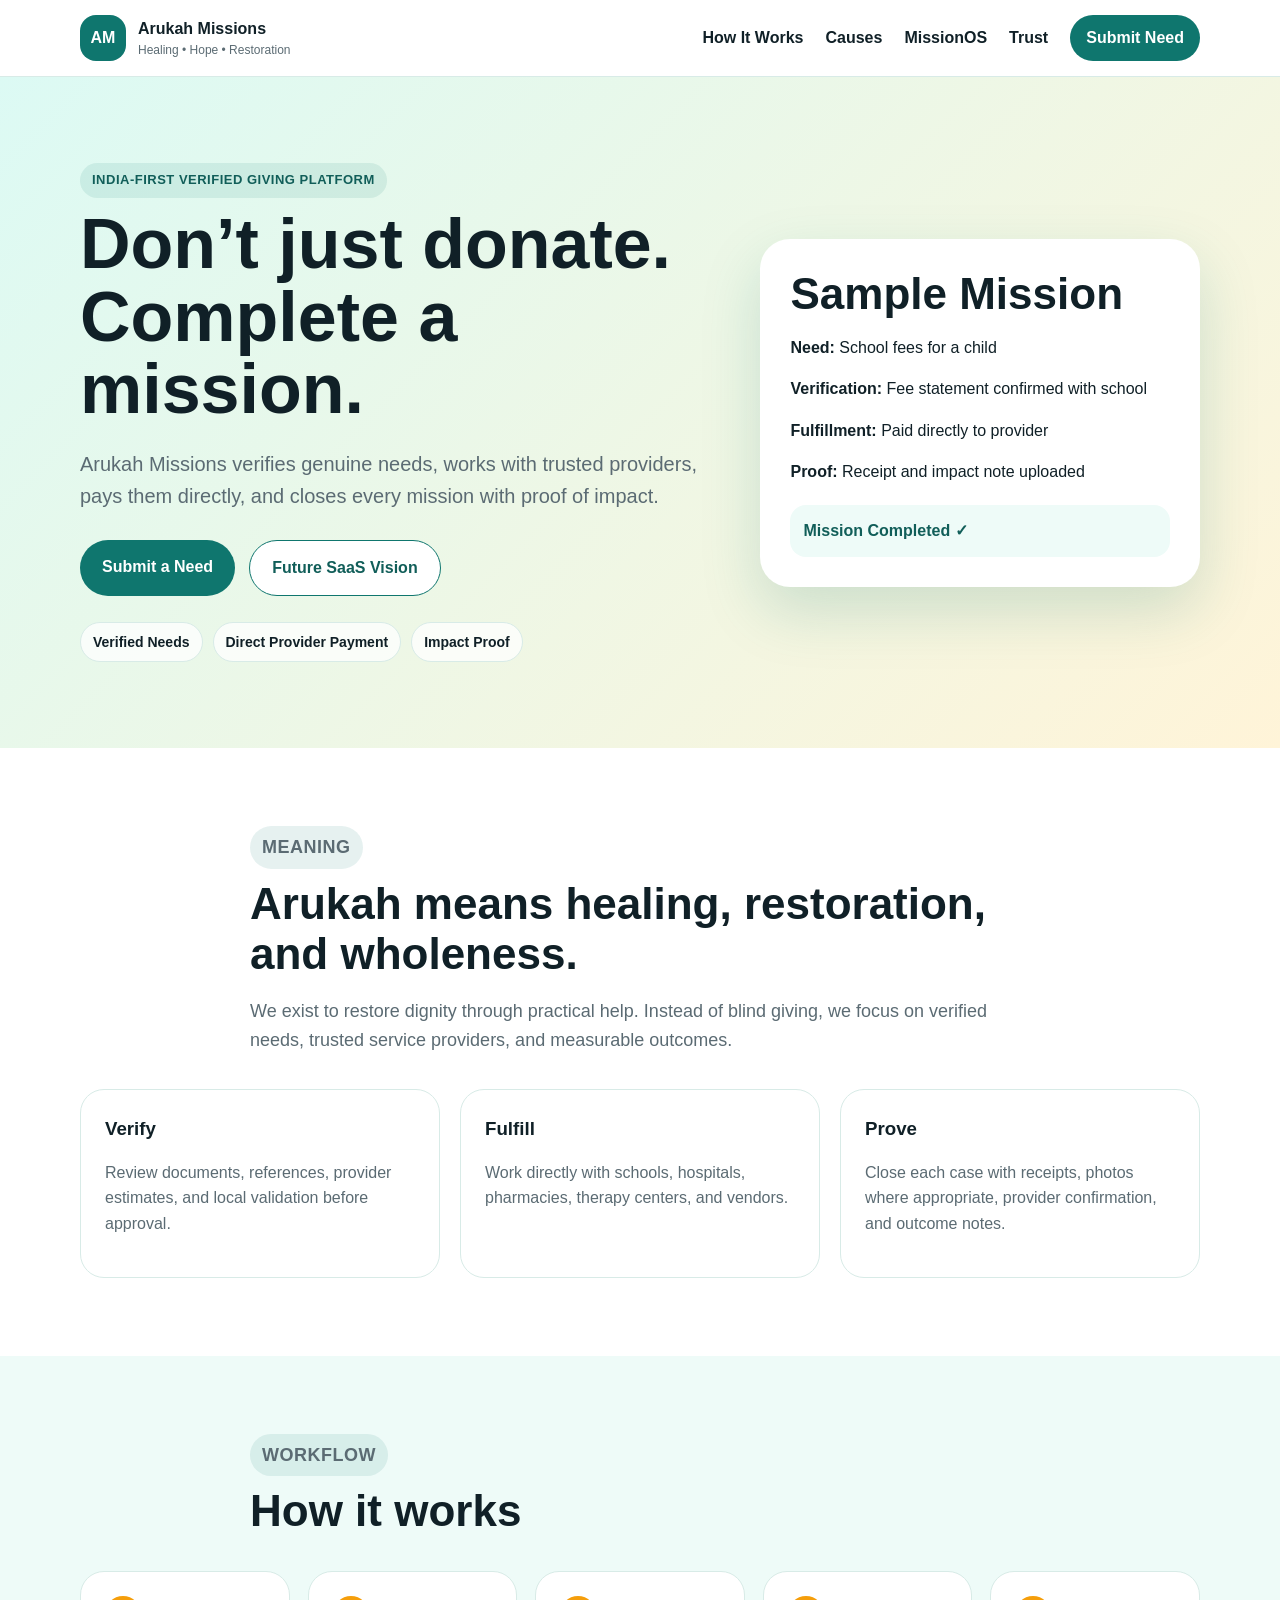
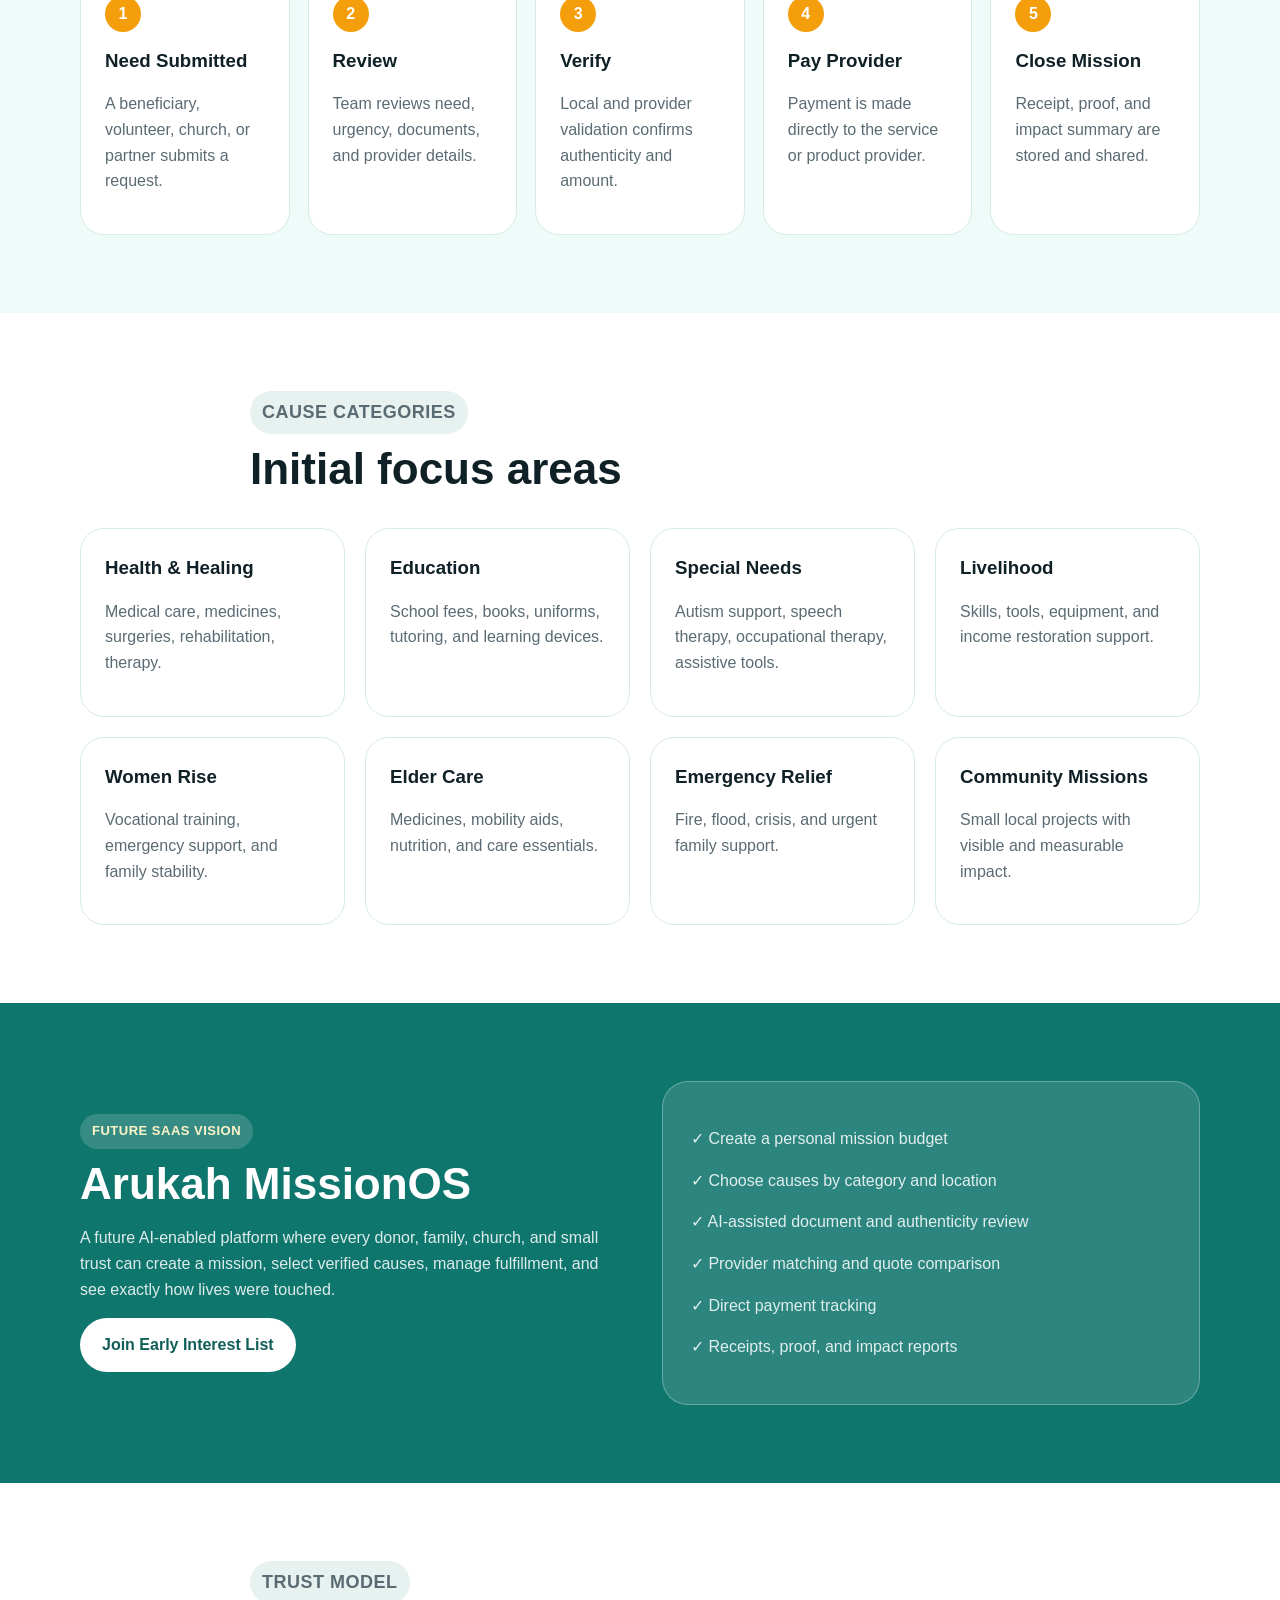
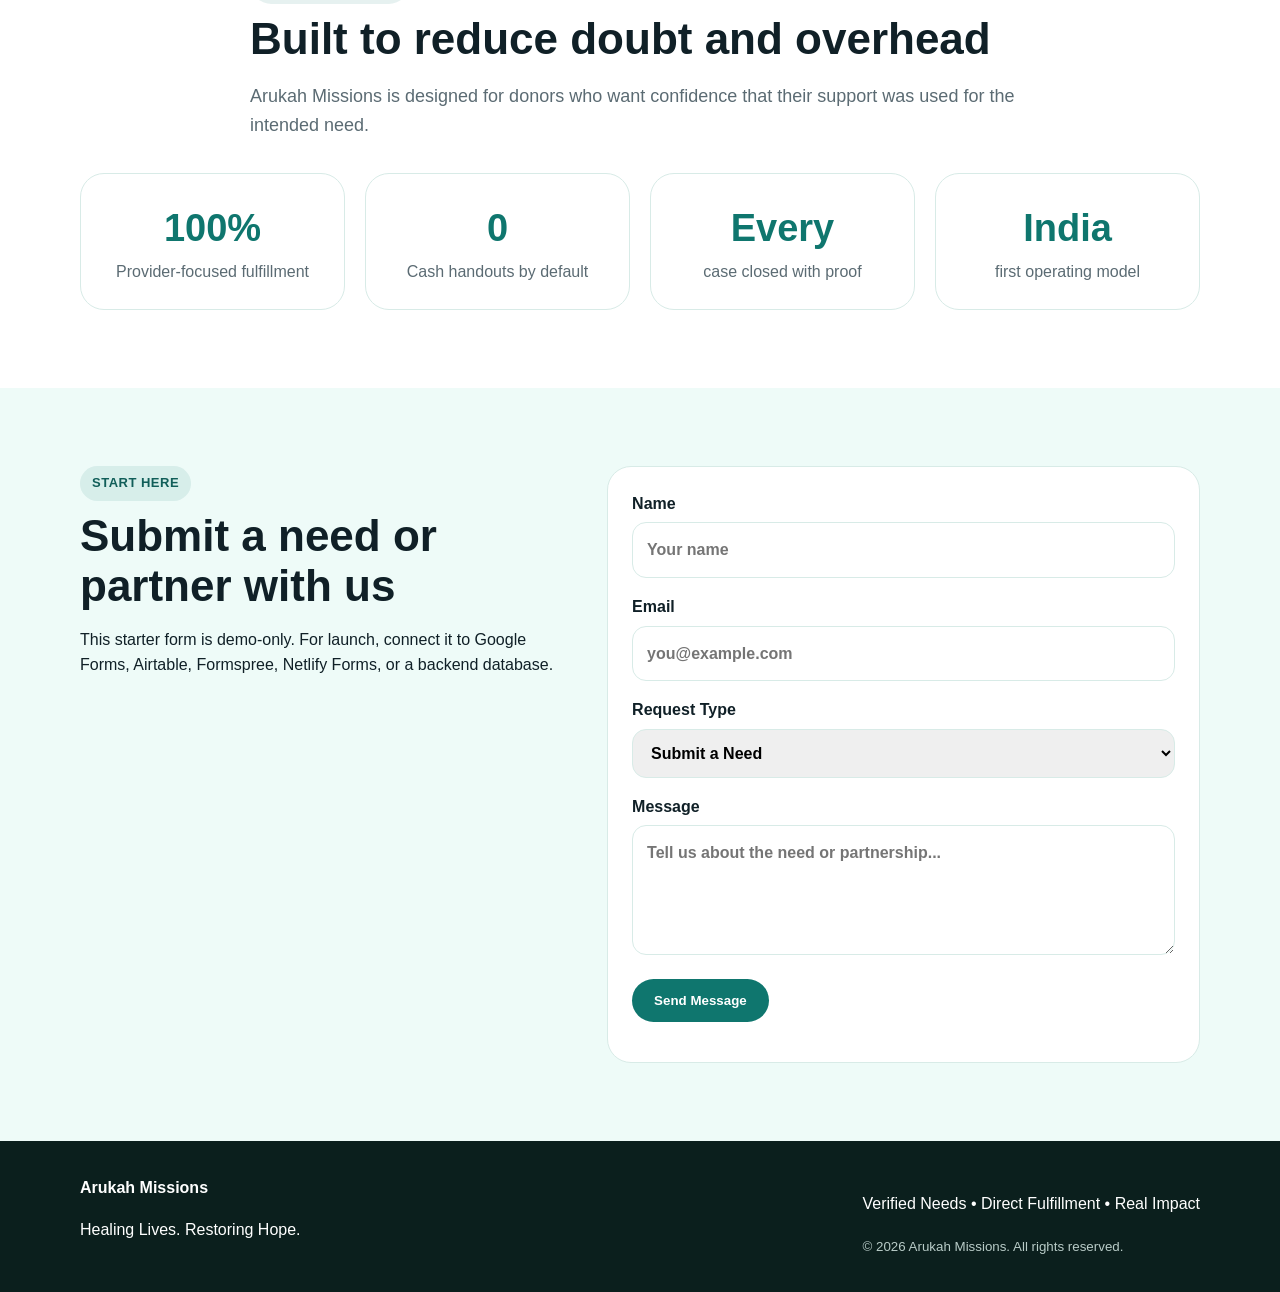
==== index.html @ d5d2e6f2 "Add files via upload Version 1" ====
<!DOCTYPE html>
<html lang="en">
<head>
  <meta charset="UTF-8" />
  <meta name="viewport" content="width=device-width, initial-scale=1.0" />
  <title>Arukah Missions | Verified Giving. Real Impact.</title>
  <meta name="description" content="Arukah Missions helps donors verify genuine needs, work with trusted providers, and complete missions with transparent impact proof." />
  <link rel="stylesheet" href="./styles.css" />
</head>
<body>
  <header class="header">
    <nav class="nav">
      <a class="brand" href="#home">
        <span class="logo">AM</span>
        <span>
          <strong>Arukah Missions</strong>
          <small>Healing • Hope • Restoration</small>
        </span>
      </a>
      <button class="menu" id="menuButton" aria-label="Open menu">☰</button>
      <div class="links" id="navLinks">
        <a href="#how">How It Works</a>
        <a href="#causes">Causes</a>
        <a href="#missionos">MissionOS</a>
        <a href="#trust">Trust</a>
        <a class="button small" href="#contact">Submit Need</a>
      </div>
    </nav>
  </header>

  <main id="home">
    <section class="hero">
      <div class="container hero-grid">
        <div>
          <p class="pill">India-first verified giving platform</p>
          <h1>Don’t just donate. Complete a mission.</h1>
          <p class="lead">
            Arukah Missions verifies genuine needs, works with trusted providers,
            pays them directly, and closes every mission with proof of impact.
          </p>
          <div class="actions">
            <a class="button" href="#contact">Submit a Need</a>
            <a class="button secondary" href="#missionos">Future SaaS Vision</a>
          </div>
          <div class="badges">
            <span>Verified Needs</span>
            <span>Direct Provider Payment</span>
            <span>Impact Proof</span>
          </div>
        </div>

        <aside class="mission-card">
          <h2>Sample Mission</h2>
          <p><b>Need:</b> School fees for a child</p>
          <p><b>Verification:</b> Fee statement confirmed with school</p>
          <p><b>Fulfillment:</b> Paid directly to provider</p>
          <p><b>Proof:</b> Receipt and impact note uploaded</p>
          <div class="complete">Mission Completed ✓</div>
        </aside>
      </div>
    </section>

    <section class="section">
      <div class="container intro">
        <p class="pill">Meaning</p>
        <h2>Arukah means healing, restoration, and wholeness.</h2>
        <p>
          We exist to restore dignity through practical help. Instead of blind giving,
          we focus on verified needs, trusted service providers, and measurable outcomes.
        </p>
      </div>

      <div class="container cards three">
        <article class="card">
          <h3>Verify</h3>
          <p>Review documents, references, provider estimates, and local validation before approval.</p>
        </article>
        <article class="card">
          <h3>Fulfill</h3>
          <p>Work directly with schools, hospitals, pharmacies, therapy centers, and vendors.</p>
        </article>
        <article class="card">
          <h3>Prove</h3>
          <p>Close each case with receipts, photos where appropriate, provider confirmation, and outcome notes.</p>
        </article>
      </div>
    </section>

    <section class="section soft" id="how">
      <div class="container intro">
        <p class="pill">Workflow</p>
        <h2>How it works</h2>
      </div>
      <div class="container steps">
        <div><span>1</span><h3>Need Submitted</h3><p>A beneficiary, volunteer, church, or partner submits a request.</p></div>
        <div><span>2</span><h3>Review</h3><p>Team reviews need, urgency, documents, and provider details.</p></div>
        <div><span>3</span><h3>Verify</h3><p>Local and provider validation confirms authenticity and amount.</p></div>
        <div><span>4</span><h3>Pay Provider</h3><p>Payment is made directly to the service or product provider.</p></div>
        <div><span>5</span><h3>Close Mission</h3><p>Receipt, proof, and impact summary are stored and shared.</p></div>
      </div>
    </section>

    <section class="section" id="causes">
      <div class="container intro">
        <p class="pill">Cause Categories</p>
        <h2>Initial focus areas</h2>
      </div>
      <div class="container cards four">
        <article class="card"><h3>Health & Healing</h3><p>Medical care, medicines, surgeries, rehabilitation, therapy.</p></article>
        <article class="card"><h3>Education</h3><p>School fees, books, uniforms, tutoring, and learning devices.</p></article>
        <article class="card"><h3>Special Needs</h3><p>Autism support, speech therapy, occupational therapy, assistive tools.</p></article>
        <article class="card"><h3>Livelihood</h3><p>Skills, tools, equipment, and income restoration support.</p></article>
        <article class="card"><h3>Women Rise</h3><p>Vocational training, emergency support, and family stability.</p></article>
        <article class="card"><h3>Elder Care</h3><p>Medicines, mobility aids, nutrition, and care essentials.</p></article>
        <article class="card"><h3>Emergency Relief</h3><p>Fire, flood, crisis, and urgent family support.</p></article>
        <article class="card"><h3>Community Missions</h3><p>Small local projects with visible and measurable impact.</p></article>
      </div>
    </section>

    <section class="section teal" id="missionos">
      <div class="container split">
        <div>
          <p class="pill light">Future SaaS Vision</p>
          <h2>Arukah MissionOS</h2>
          <p>
            A future AI-enabled platform where every donor, family, church, and small trust can create
            a mission, select verified causes, manage fulfillment, and see exactly how lives were touched.
          </p>
          <a class="button white" href="#contact">Join Early Interest List</a>
        </div>
        <div class="panel">
          <p>✓ Create a personal mission budget</p>
          <p>✓ Choose causes by category and location</p>
          <p>✓ AI-assisted document and authenticity review</p>
          <p>✓ Provider matching and quote comparison</p>
          <p>✓ Direct payment tracking</p>
          <p>✓ Receipts, proof, and impact reports</p>
        </div>
      </div>
    </section>

    <section class="section" id="trust">
      <div class="container intro">
        <p class="pill">Trust Model</p>
        <h2>Built to reduce doubt and overhead</h2>
        <p>
          Arukah Missions is designed for donors who want confidence that their support was used for the intended need.
        </p>
      </div>
      <div class="container metrics">
        <div><strong>100%</strong><span>Provider-focused fulfillment</span></div>
        <div><strong>0</strong><span>Cash handouts by default</span></div>
        <div><strong>Every</strong><span>case closed with proof</span></div>
        <div><strong>India</strong><span>first operating model</span></div>
      </div>
    </section>

    <section class="section soft" id="contact">
      <div class="container contact">
        <div>
          <p class="pill">Start Here</p>
          <h2>Submit a need or partner with us</h2>
          <p>
            This starter form is demo-only. For launch, connect it to Google Forms, Airtable, Formspree,
            Netlify Forms, or a backend database.
          </p>
        </div>
        <form class="form" id="contactForm">
          <label>Name <input type="text" required placeholder="Your name" /></label>
          <label>Email <input type="email" required placeholder="you@example.com" /></label>
          <label>Request Type
            <select>
              <option>Submit a Need</option>
              <option>Volunteer</option>
              <option>Provider Partnership</option>
              <option>Donor Interest</option>
            </select>
          </label>
          <label>Message <textarea required placeholder="Tell us about the need or partnership..."></textarea></label>
          <button class="button" type="submit">Send Message</button>
          <p id="formMessage"></p>
        </form>
      </div>
    </section>
  </main>

  <footer class="footer">
    <div class="container footer-grid">
      <div>
        <strong>Arukah Missions</strong>
        <p>Healing Lives. Restoring Hope.</p>
      </div>
      <div>
        <p>Verified Needs • Direct Fulfillment • Real Impact</p>
        <small>© 2026 Arukah Missions. All rights reserved.</small>
      </div>
    </div>
  </footer>

  <script src="./script.js"></script>
</body>
</html>
---- styles.css ----
:root {
  --teal: #0f766e;
  --teal-dark: #115e59;
  --gold: #f59e0b;
  --ink: #102027;
  --muted: #5b6b73;
  --soft: #eefbf8;
  --line: #d8ebe7;
  --white: #ffffff;
}

* { box-sizing: border-box; }
html { scroll-behavior: smooth; }
body {
  margin: 0;
  font-family: Arial, Helvetica, sans-serif;
  color: var(--ink);
  background: var(--white);
  line-height: 1.6;
}

.container { width: min(1120px, 92%); margin: 0 auto; }

.header {
  position: sticky;
  top: 0;
  z-index: 10;
  background: rgba(255, 255, 255, 0.96);
  border-bottom: 1px solid var(--line);
  backdrop-filter: blur(8px);
}

.nav {
  width: min(1120px, 92%);
  margin: 0 auto;
  min-height: 76px;
  display: flex;
  align-items: center;
  justify-content: space-between;
}

.brand {
  display: flex;
  align-items: center;
  gap: 12px;
  color: var(--ink);
  text-decoration: none;
}

.logo {
  width: 46px;
  height: 46px;
  border-radius: 16px;
  background: var(--teal);
  color: white;
  display: grid;
  place-items: center;
  font-weight: 900;
}

.brand small {
  display: block;
  color: var(--muted);
  font-size: 12px;
}

.links {
  display: flex;
  align-items: center;
  gap: 22px;
}

.links a {
  color: var(--ink);
  text-decoration: none;
  font-weight: 700;
}

.menu {
  display: none;
  border: 0;
  background: transparent;
  font-size: 28px;
}

.hero {
  padding: 86px 0;
  background: linear-gradient(135deg, #dcfaf4, #fff4d8);
}

.hero-grid {
  display: grid;
  grid-template-columns: 1.18fr 0.82fr;
  gap: 48px;
  align-items: center;
}

.pill {
  display: inline-block;
  margin: 0 0 10px;
  padding: 7px 12px;
  border-radius: 999px;
  background: rgba(15, 118, 110, 0.1);
  color: var(--teal-dark);
  font-size: 13px;
  font-weight: 900;
  letter-spacing: 0.5px;
  text-transform: uppercase;
}

.pill.light {
  background: rgba(255, 255, 255, 0.16);
  color: #fff4c7;
}

h1 {
  font-size: clamp(42px, 6vw, 70px);
  line-height: 1.04;
  margin: 0 0 22px;
}

h2 {
  font-size: clamp(30px, 4vw, 44px);
  line-height: 1.14;
  margin: 0 0 14px;
}

h3 { margin: 0 0 8px; }

.lead {
  font-size: 20px;
  color: var(--muted);
  max-width: 680px;
}

.actions {
  display: flex;
  gap: 14px;
  flex-wrap: wrap;
  margin-top: 28px;
}

.button {
  display: inline-block;
  border: 0;
  background: var(--teal);
  color: white !important;
  padding: 14px 22px;
  border-radius: 999px;
  text-decoration: none;
  font-weight: 900;
  cursor: pointer;
}

.button:hover { background: var(--teal-dark); }

.button.secondary {
  background: white;
  color: var(--teal-dark) !important;
  border: 1px solid var(--teal);
}

.button.white {
  background: white;
  color: var(--teal-dark) !important;
}

.button.small { padding: 10px 16px; }

.badges {
  display: flex;
  gap: 10px;
  flex-wrap: wrap;
  margin-top: 26px;
}

.badges span {
  background: rgba(255, 255, 255, 0.76);
  border: 1px solid var(--line);
  padding: 8px 12px;
  border-radius: 999px;
  font-weight: 700;
  font-size: 14px;
}

.mission-card {
  background: white;
  padding: 30px;
  border-radius: 30px;
  box-shadow: 0 24px 60px rgba(15, 118, 110, 0.18);
}

.complete {
  margin-top: 20px;
  padding: 13px;
  border-radius: 16px;
  background: var(--soft);
  color: var(--teal-dark);
  font-weight: 900;
}

.section { padding: 78px 0; }
.soft { background: var(--soft); }
.intro { max-width: 780px; margin-bottom: 34px; }
.intro p { color: var(--muted); font-size: 18px; }

.cards {
  display: grid;
  gap: 20px;
}

.three { grid-template-columns: repeat(3, 1fr); }
.four { grid-template-columns: repeat(4, 1fr); }

.card, .steps div, .metrics div, .form {
  background: white;
  border: 1px solid var(--line);
  border-radius: 24px;
  padding: 24px;
}

.card p, .steps p { color: var(--muted); }

.steps {
  display: grid;
  grid-template-columns: repeat(5, 1fr);
  gap: 18px;
}

.steps span {
  width: 36px;
  height: 36px;
  border-radius: 999px;
  display: grid;
  place-items: center;
  background: var(--gold);
  color: white;
  font-weight: 900;
  margin-bottom: 14px;
}

.teal {
  background: var(--teal);
  color: white;
}

.teal p { color: rgba(255,255,255,0.86); }

.split {
  display: grid;
  grid-template-columns: 1fr 1fr;
  gap: 44px;
  align-items: center;
}

.panel {
  background: rgba(255,255,255,0.12);
  border: 1px solid rgba(255,255,255,0.28);
  border-radius: 26px;
  padding: 28px;
}

.metrics {
  display: grid;
  grid-template-columns: repeat(4, 1fr);
  gap: 20px;
}

.metrics div { text-align: center; }
.metrics strong {
  display: block;
  color: var(--teal);
  font-size: 38px;
}
.metrics span { color: var(--muted); }

.contact {
  display: grid;
  grid-template-columns: 0.9fr 1.1fr;
  gap: 42px;
}

label {
  display: block;
  font-weight: 800;
  margin-bottom: 16px;
}

input, select, textarea {
  width: 100%;
  margin-top: 6px;
  padding: 14px;
  border: 1px solid var(--line);
  border-radius: 14px;
  font: inherit;
}

textarea { min-height: 130px; }

#formMessage {
  color: var(--teal-dark);
  font-weight: 900;
}

.footer {
  background: #0b1f1d;
  color: white;
  padding: 34px 0;
}

.footer-grid {
  display: flex;
  justify-content: space-between;
  gap: 20px;
}

.footer small { color: #b9ccc8; }

@media (max-width: 920px) {
  .menu { display: block; }
  .links {
    display: none;
    position: absolute;
    left: 0;
    right: 0;
    top: 76px;
    background: white;
    border-bottom: 1px solid var(--line);
    padding: 20px;
    flex-direction: column;
  }
  .links.open { display: flex; }
  .hero-grid, .split, .contact { grid-template-columns: 1fr; }
  .three, .four, .steps, .metrics { grid-template-columns: 1fr; }
  .footer-grid { flex-direction: column; }
}
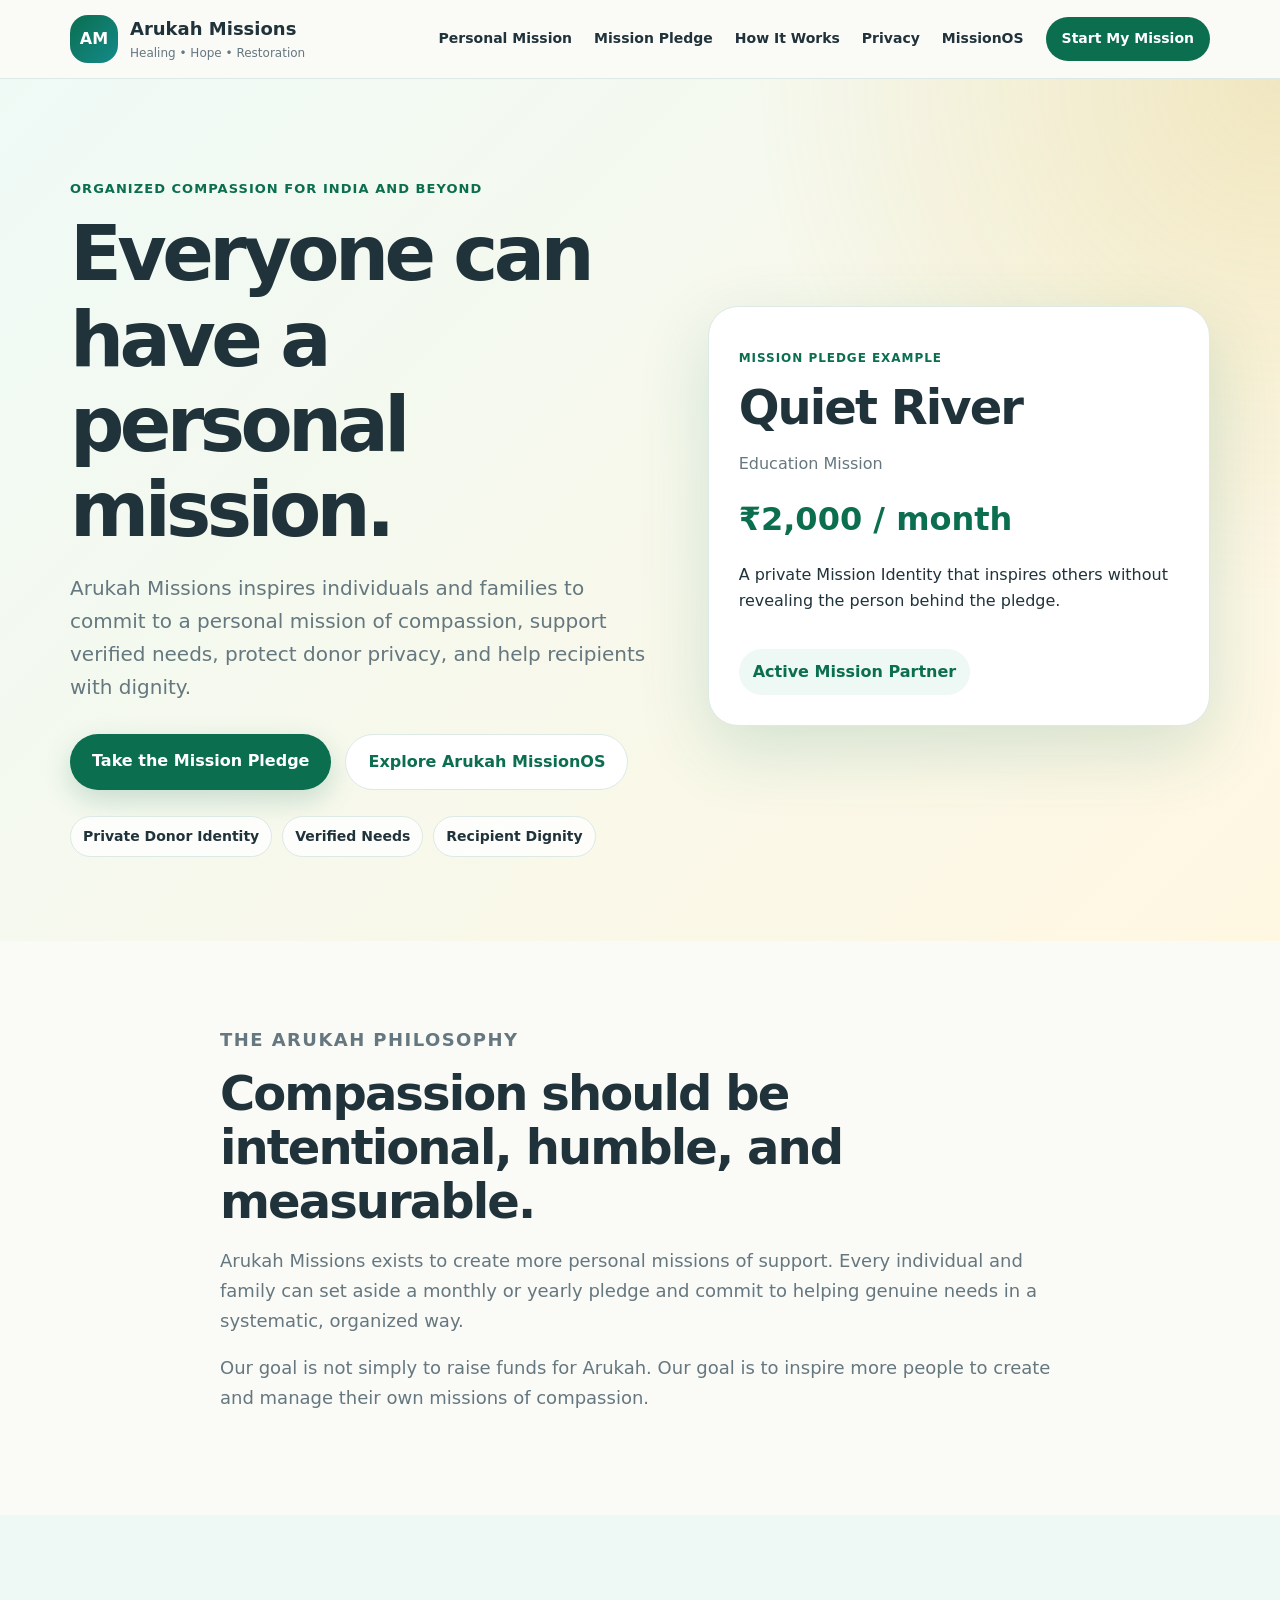
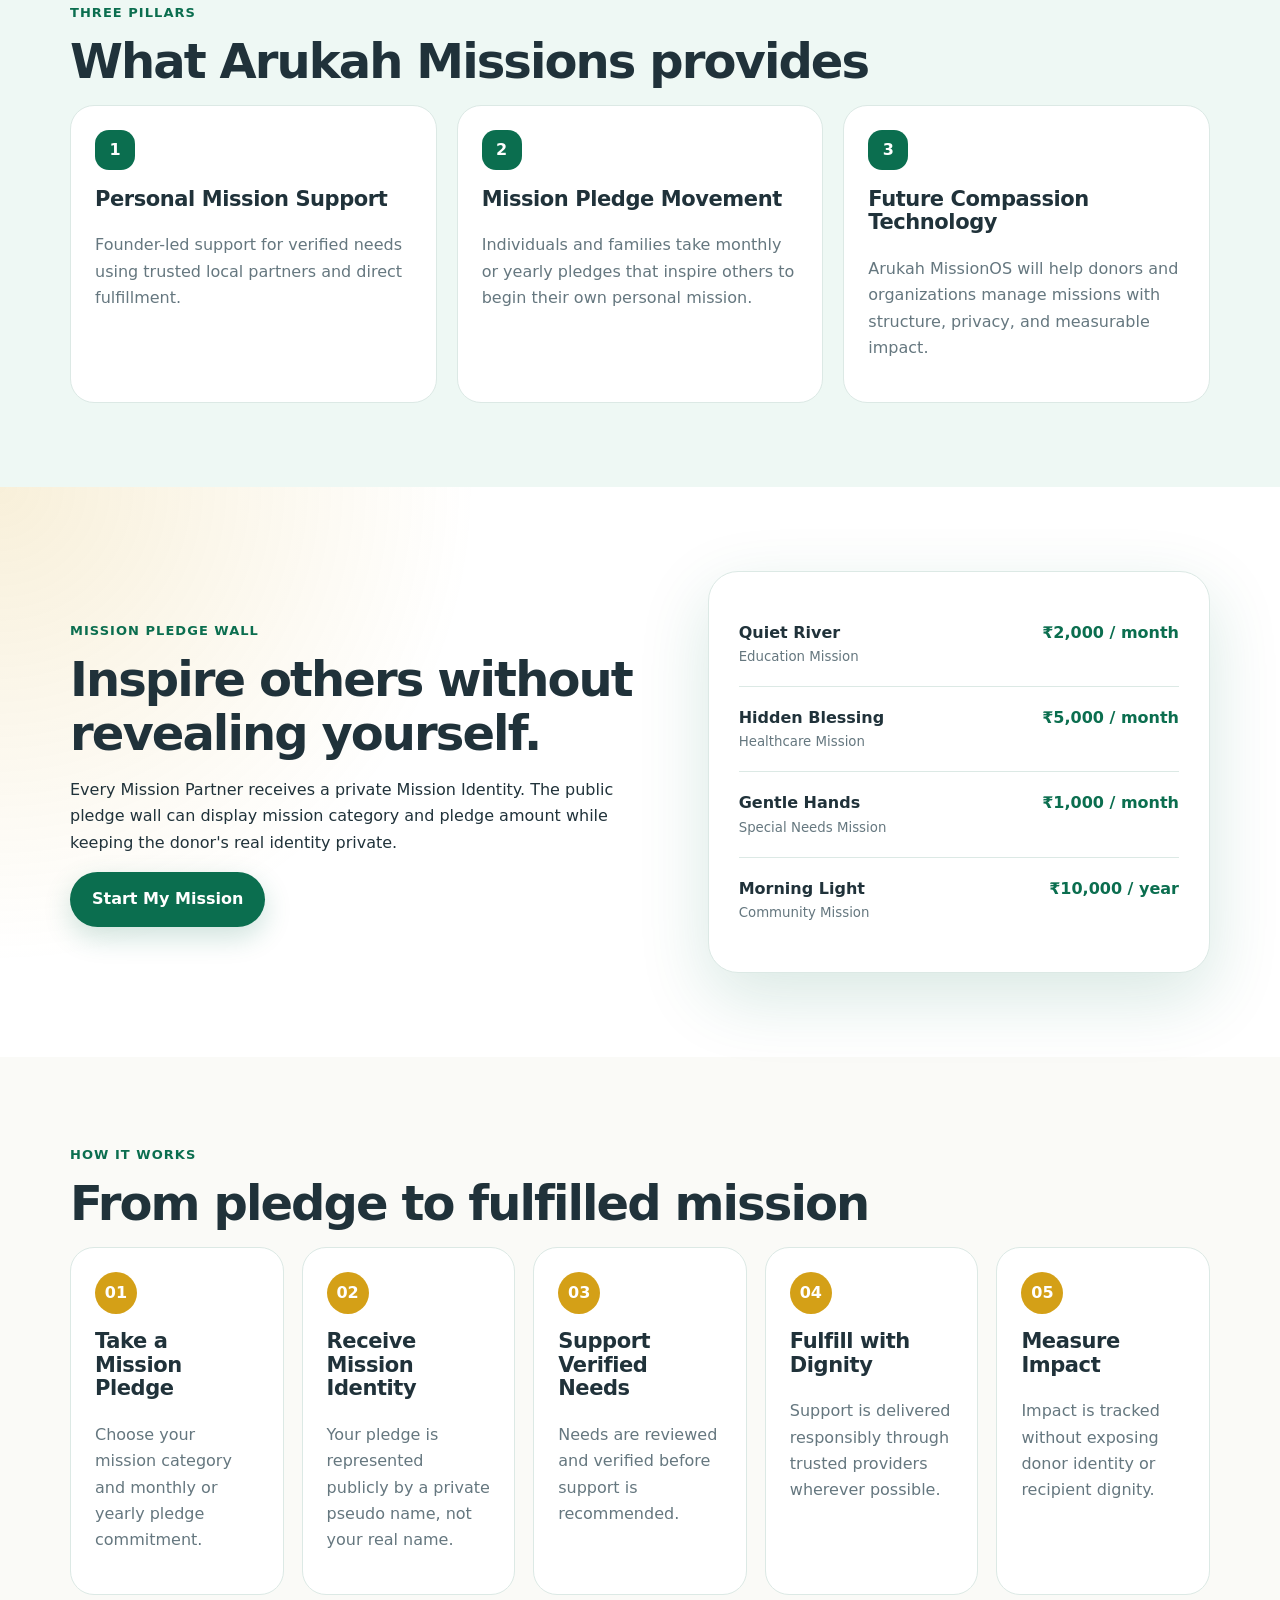
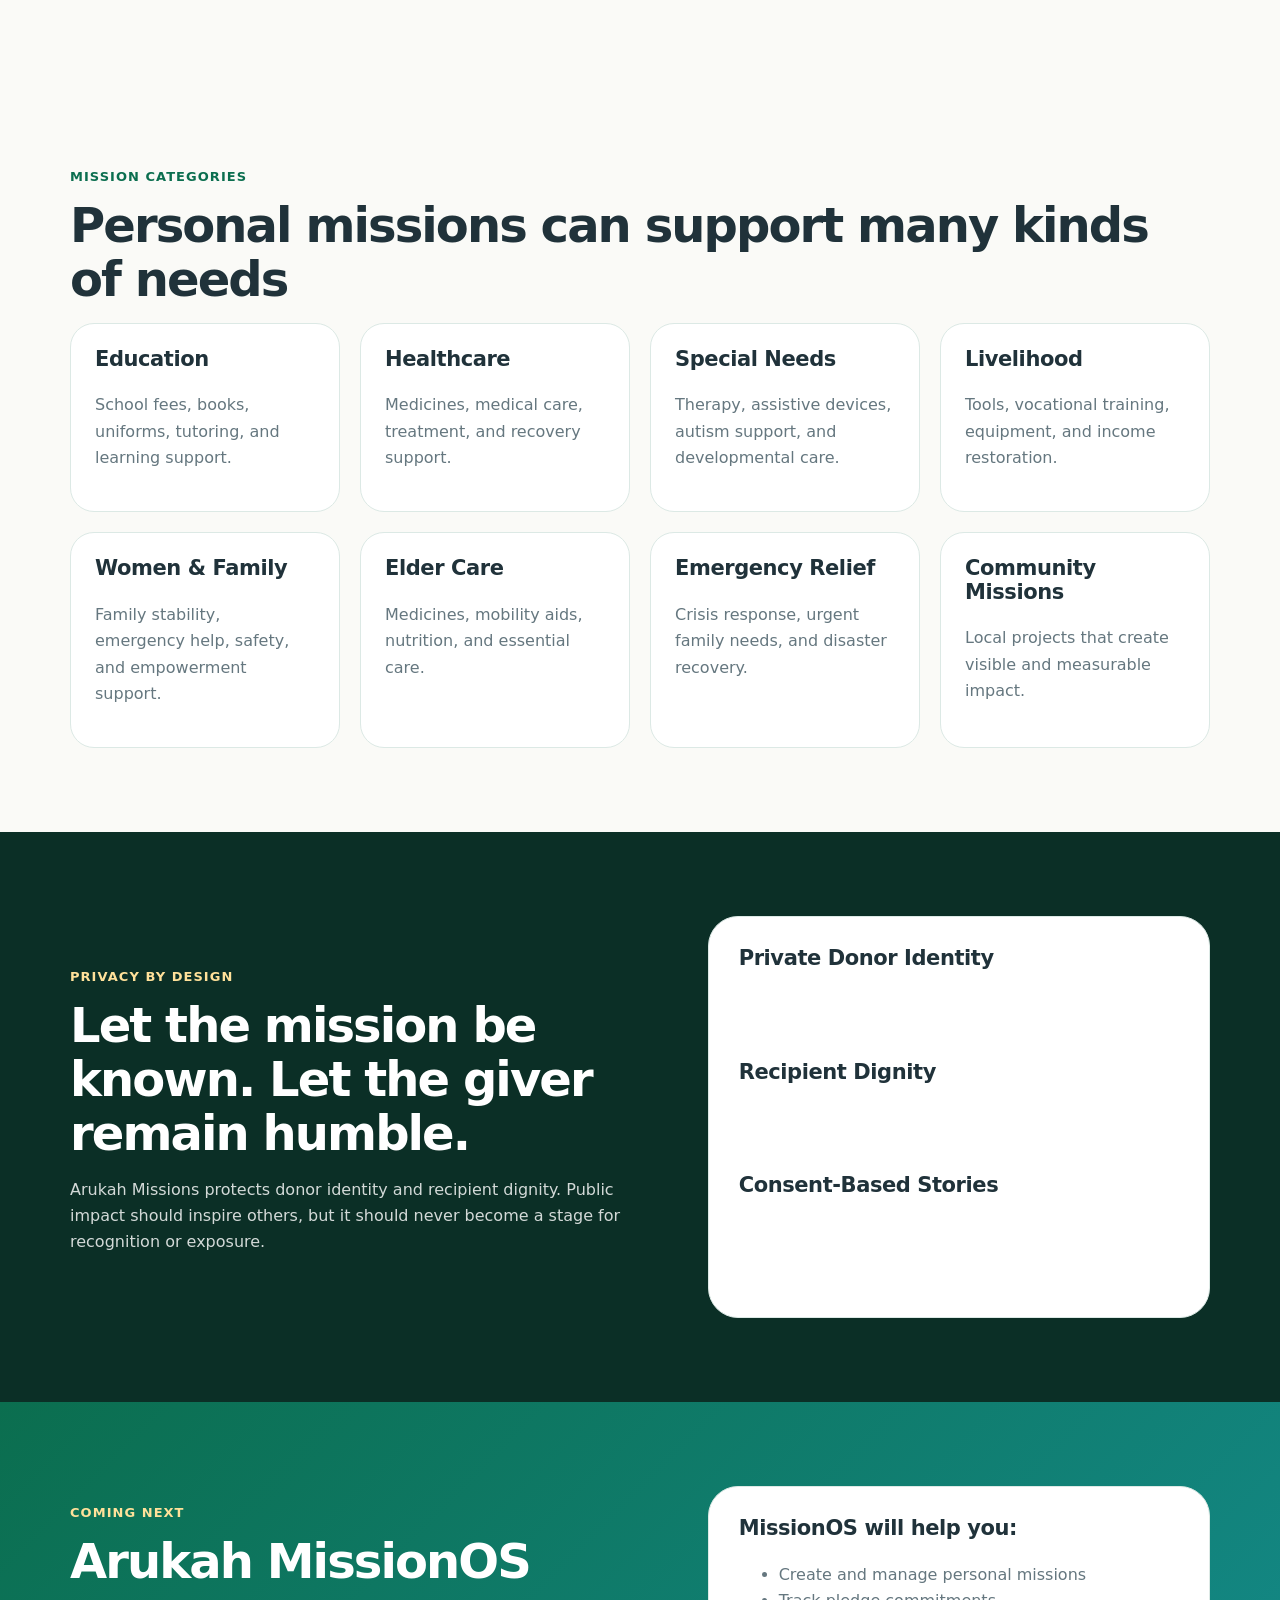
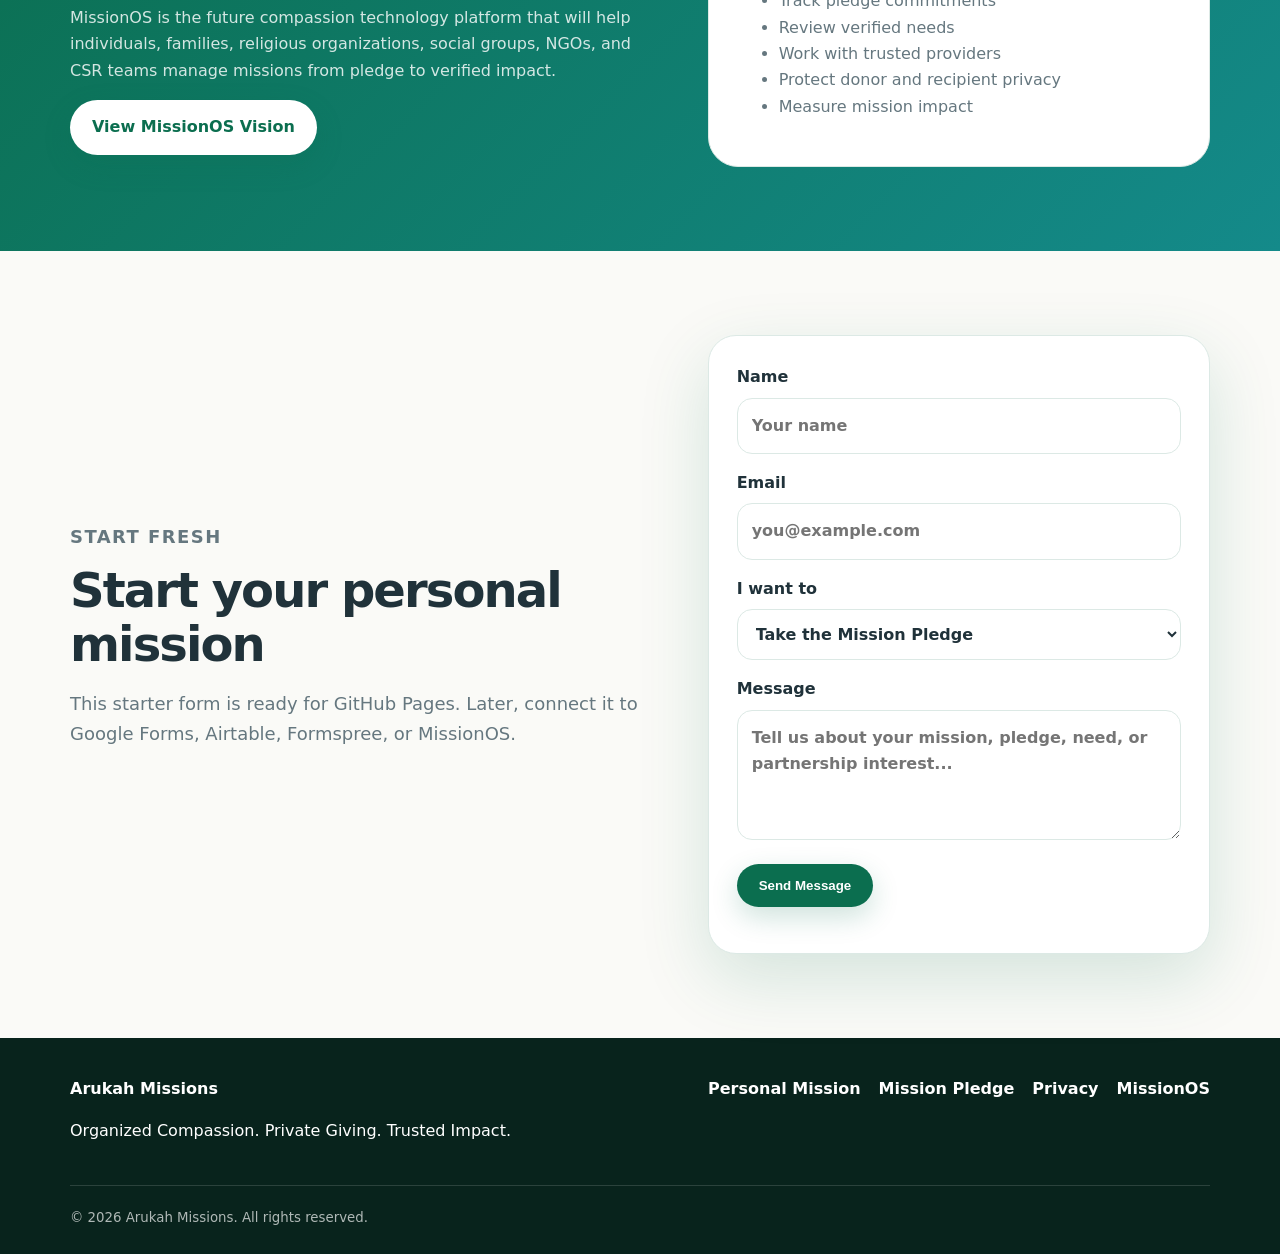
==== commit 0c25efb0: "Add files via upload Version 2" ====
--- a/index.html
+++ b/index.html
@@ -3,182 +3,205 @@
 <head>
   <meta charset="UTF-8" />
   <meta name="viewport" content="width=device-width, initial-scale=1.0" />
-  <title>Arukah Missions | Verified Giving. Real Impact.</title>
-  <meta name="description" content="Arukah Missions helps donors verify genuine needs, work with trusted providers, and complete missions with transparent impact proof." />
+  <title>Arukah Missions | Organized Compassion</title>
+  <meta name="description" content="Arukah Missions inspires personal missions of compassion with privacy, verified needs, and trusted impact." />
   <link rel="stylesheet" href="./styles.css" />
 </head>
 <body>
-  <header class="header">
-    <nav class="nav">
-      <a class="brand" href="#home">
-        <span class="logo">AM</span>
-        <span>
-          <strong>Arukah Missions</strong>
-          <small>Healing • Hope • Restoration</small>
-        </span>
+  <header class="site-header">
+    <nav class="nav container">
+      <a href="index.html" class="brand">
+        <span class="brand-mark">AM</span>
+        <span><strong>Arukah Missions</strong><small>Healing • Hope • Restoration</small></span>
       </a>
-      <button class="menu" id="menuButton" aria-label="Open menu">☰</button>
-      <div class="links" id="navLinks">
+      <button class="menu-button" id="menuButton">☰</button>
+      <div class="nav-links" id="navLinks">
+        <a href="#mission">Personal Mission</a>
+        <a href="#pledge">Mission Pledge</a>
         <a href="#how">How It Works</a>
-        <a href="#causes">Causes</a>
-        <a href="#missionos">MissionOS</a>
-        <a href="#trust">Trust</a>
-        <a class="button small" href="#contact">Submit Need</a>
+        <a href="#privacy">Privacy</a>
+        <a href="missionos.html">MissionOS</a>
+        <a class="nav-cta" href="#contact">Start My Mission</a>
       </div>
     </nav>
   </header>
 
-  <main id="home">
-    <section class="hero">
+  <main>
+    <section class="hero" id="home">
       <div class="container hero-grid">
         <div>
-          <p class="pill">India-first verified giving platform</p>
-          <h1>Don’t just donate. Complete a mission.</h1>
-          <p class="lead">
-            Arukah Missions verifies genuine needs, works with trusted providers,
-            pays them directly, and closes every mission with proof of impact.
+          <p class="eyebrow">Organized compassion for India and beyond</p>
+          <h1>Everyone can have a personal mission.</h1>
+          <p class="hero-text">
+            Arukah Missions inspires individuals and families to commit to a personal mission of compassion,
+            support verified needs, protect donor privacy, and help recipients with dignity.
           </p>
           <div class="actions">
-            <a class="button" href="#contact">Submit a Need</a>
-            <a class="button secondary" href="#missionos">Future SaaS Vision</a>
+            <a href="#pledge" class="button">Take the Mission Pledge</a>
+            <a href="missionos.html" class="button secondary">Explore Arukah MissionOS</a>
           </div>
-          <div class="badges">
+          <div class="trust-points">
+            <span>Private Donor Identity</span>
             <span>Verified Needs</span>
-            <span>Direct Provider Payment</span>
-            <span>Impact Proof</span>
+            <span>Recipient Dignity</span>
           </div>
         </div>
 
-        <aside class="mission-card">
-          <h2>Sample Mission</h2>
-          <p><b>Need:</b> School fees for a child</p>
-          <p><b>Verification:</b> Fee statement confirmed with school</p>
-          <p><b>Fulfillment:</b> Paid directly to provider</p>
-          <p><b>Proof:</b> Receipt and impact note uploaded</p>
-          <div class="complete">Mission Completed ✓</div>
+        <aside class="hero-card">
+          <p class="card-label">Mission Pledge Example</p>
+          <h2>Quiet River</h2>
+          <p class="muted">Education Mission</p>
+          <div class="pledge-amount">₹2,000 / month</div>
+          <p>A private Mission Identity that inspires others without revealing the person behind the pledge.</p>
+          <div class="card-status">Active Mission Partner</div>
         </aside>
       </div>
     </section>
 
-    <section class="section">
-      <div class="container intro">
-        <p class="pill">Meaning</p>
-        <h2>Arukah means healing, restoration, and wholeness.</h2>
+    <section class="section" id="mission">
+      <div class="container narrow">
+        <p class="eyebrow">The Arukah philosophy</p>
+        <h2>Compassion should be intentional, humble, and measurable.</h2>
         <p>
-          We exist to restore dignity through practical help. Instead of blind giving,
-          we focus on verified needs, trusted service providers, and measurable outcomes.
+          Arukah Missions exists to create more personal missions of support. Every individual and family
+          can set aside a monthly or yearly pledge and commit to helping genuine needs in a systematic,
+          organized way.
         </p>
-      </div>
-
-      <div class="container cards three">
-        <article class="card">
-          <h3>Verify</h3>
-          <p>Review documents, references, provider estimates, and local validation before approval.</p>
-        </article>
-        <article class="card">
-          <h3>Fulfill</h3>
-          <p>Work directly with schools, hospitals, pharmacies, therapy centers, and vendors.</p>
-        </article>
-        <article class="card">
-          <h3>Prove</h3>
-          <p>Close each case with receipts, photos where appropriate, provider confirmation, and outcome notes.</p>
-        </article>
-      </div>
-    </section>
-
-    <section class="section soft" id="how">
-      <div class="container intro">
-        <p class="pill">Workflow</p>
-        <h2>How it works</h2>
-      </div>
-      <div class="container steps">
-        <div><span>1</span><h3>Need Submitted</h3><p>A beneficiary, volunteer, church, or partner submits a request.</p></div>
-        <div><span>2</span><h3>Review</h3><p>Team reviews need, urgency, documents, and provider details.</p></div>
-        <div><span>3</span><h3>Verify</h3><p>Local and provider validation confirms authenticity and amount.</p></div>
-        <div><span>4</span><h3>Pay Provider</h3><p>Payment is made directly to the service or product provider.</p></div>
-        <div><span>5</span><h3>Close Mission</h3><p>Receipt, proof, and impact summary are stored and shared.</p></div>
-      </div>
-    </section>
-
-    <section class="section" id="causes">
-      <div class="container intro">
-        <p class="pill">Cause Categories</p>
-        <h2>Initial focus areas</h2>
-      </div>
-      <div class="container cards four">
-        <article class="card"><h3>Health & Healing</h3><p>Medical care, medicines, surgeries, rehabilitation, therapy.</p></article>
-        <article class="card"><h3>Education</h3><p>School fees, books, uniforms, tutoring, and learning devices.</p></article>
-        <article class="card"><h3>Special Needs</h3><p>Autism support, speech therapy, occupational therapy, assistive tools.</p></article>
-        <article class="card"><h3>Livelihood</h3><p>Skills, tools, equipment, and income restoration support.</p></article>
-        <article class="card"><h3>Women Rise</h3><p>Vocational training, emergency support, and family stability.</p></article>
-        <article class="card"><h3>Elder Care</h3><p>Medicines, mobility aids, nutrition, and care essentials.</p></article>
-        <article class="card"><h3>Emergency Relief</h3><p>Fire, flood, crisis, and urgent family support.</p></article>
-        <article class="card"><h3>Community Missions</h3><p>Small local projects with visible and measurable impact.</p></article>
-      </div>
-    </section>
-
-    <section class="section teal" id="missionos">
+        <p>
+          Our goal is not simply to raise funds for Arukah. Our goal is to inspire more people to create
+          and manage their own missions of compassion.
+        </p>
+      </div>
+    </section>
+
+    <section class="section soft">
+      <div class="container">
+        <p class="eyebrow">Three pillars</p>
+        <h2>What Arukah Missions provides</h2>
+        <div class="cards three">
+          <article class="card"><div class="icon">1</div><h3>Personal Mission Support</h3><p>Founder-led support for verified needs using trusted local partners and direct fulfillment.</p></article>
+          <article class="card"><div class="icon">2</div><h3>Mission Pledge Movement</h3><p>Individuals and families take monthly or yearly pledges that inspire others to begin their own personal mission.</p></article>
+          <article class="card"><div class="icon">3</div><h3>Future Compassion Technology</h3><p>Arukah MissionOS will help donors and organizations manage missions with structure, privacy, and measurable impact.</p></article>
+        </div>
+      </div>
+    </section>
+
+    <section class="section pledge-section" id="pledge">
       <div class="container split">
         <div>
-          <p class="pill light">Future SaaS Vision</p>
+          <p class="eyebrow">Mission Pledge Wall</p>
+          <h2>Inspire others without revealing yourself.</h2>
+          <p>
+            Every Mission Partner receives a private Mission Identity. The public pledge wall can display
+            mission category and pledge amount while keeping the donor's real identity private.
+          </p>
+          <a href="#contact" class="button">Start My Mission</a>
+        </div>
+        <div class="pledge-wall">
+          <div class="pledge-row"><span><strong>Quiet River</strong><small>Education Mission</small></span><b>₹2,000 / month</b></div>
+          <div class="pledge-row"><span><strong>Hidden Blessing</strong><small>Healthcare Mission</small></span><b>₹5,000 / month</b></div>
+          <div class="pledge-row"><span><strong>Gentle Hands</strong><small>Special Needs Mission</small></span><b>₹1,000 / month</b></div>
+          <div class="pledge-row"><span><strong>Morning Light</strong><small>Community Mission</small></span><b>₹10,000 / year</b></div>
+        </div>
+      </div>
+    </section>
+
+    <section class="section" id="how">
+      <div class="container">
+        <p class="eyebrow">How it works</p>
+        <h2>From pledge to fulfilled mission</h2>
+        <div class="steps">
+          <div><span>01</span><h3>Take a Mission Pledge</h3><p>Choose your mission category and monthly or yearly pledge commitment.</p></div>
+          <div><span>02</span><h3>Receive Mission Identity</h3><p>Your pledge is represented publicly by a private pseudo name, not your real name.</p></div>
+          <div><span>03</span><h3>Support Verified Needs</h3><p>Needs are reviewed and verified before support is recommended.</p></div>
+          <div><span>04</span><h3>Fulfill with Dignity</h3><p>Support is delivered responsibly through trusted providers wherever possible.</p></div>
+          <div><span>05</span><h3>Measure Impact</h3><p>Impact is tracked without exposing donor identity or recipient dignity.</p></div>
+        </div>
+      </div>
+    </section>
+
+    <section class="section programs">
+      <div class="container">
+        <p class="eyebrow">Mission categories</p>
+        <h2>Personal missions can support many kinds of needs</h2>
+        <div class="cards four">
+          <article class="card"><h3>Education</h3><p>School fees, books, uniforms, tutoring, and learning support.</p></article>
+          <article class="card"><h3>Healthcare</h3><p>Medicines, medical care, treatment, and recovery support.</p></article>
+          <article class="card"><h3>Special Needs</h3><p>Therapy, assistive devices, autism support, and developmental care.</p></article>
+          <article class="card"><h3>Livelihood</h3><p>Tools, vocational training, equipment, and income restoration.</p></article>
+          <article class="card"><h3>Women & Family</h3><p>Family stability, emergency help, safety, and empowerment support.</p></article>
+          <article class="card"><h3>Elder Care</h3><p>Medicines, mobility aids, nutrition, and essential care.</p></article>
+          <article class="card"><h3>Emergency Relief</h3><p>Crisis response, urgent family needs, and disaster recovery.</p></article>
+          <article class="card"><h3>Community Missions</h3><p>Local projects that create visible and measurable impact.</p></article>
+        </div>
+      </div>
+    </section>
+
+    <section class="section privacy" id="privacy">
+      <div class="container split">
+        <div>
+          <p class="eyebrow">Privacy by design</p>
+          <h2>Let the mission be known. Let the giver remain humble.</h2>
+          <p>
+            Arukah Missions protects donor identity and recipient dignity. Public impact should inspire others,
+            but it should never become a stage for recognition or exposure.
+          </p>
+        </div>
+        <div class="privacy-list">
+          <div><h3>Private Donor Identity</h3><p>Mission Partners are displayed using a Mission Identity instead of their real name.</p></div>
+          <div><h3>Recipient Dignity</h3><p>Recipient details are shared only when required for verification, fulfillment, and support.</p></div>
+          <div><h3>Consent-Based Stories</h3><p>Stories, images, and testimonials are shared only with consent and can be anonymized.</p></div>
+        </div>
+      </div>
+    </section>
+
+    <section class="section missionos-preview">
+      <div class="container split">
+        <div>
+          <p class="eyebrow">Coming next</p>
           <h2>Arukah MissionOS</h2>
           <p>
-            A future AI-enabled platform where every donor, family, church, and small trust can create
-            a mission, select verified causes, manage fulfillment, and see exactly how lives were touched.
-          </p>
-          <a class="button white" href="#contact">Join Early Interest List</a>
-        </div>
-        <div class="panel">
-          <p>✓ Create a personal mission budget</p>
-          <p>✓ Choose causes by category and location</p>
-          <p>✓ AI-assisted document and authenticity review</p>
-          <p>✓ Provider matching and quote comparison</p>
-          <p>✓ Direct payment tracking</p>
-          <p>✓ Receipts, proof, and impact reports</p>
-        </div>
-      </div>
-    </section>
-
-    <section class="section" id="trust">
-      <div class="container intro">
-        <p class="pill">Trust Model</p>
-        <h2>Built to reduce doubt and overhead</h2>
-        <p>
-          Arukah Missions is designed for donors who want confidence that their support was used for the intended need.
-        </p>
-      </div>
-      <div class="container metrics">
-        <div><strong>100%</strong><span>Provider-focused fulfillment</span></div>
-        <div><strong>0</strong><span>Cash handouts by default</span></div>
-        <div><strong>Every</strong><span>case closed with proof</span></div>
-        <div><strong>India</strong><span>first operating model</span></div>
-      </div>
-    </section>
-
-    <section class="section soft" id="contact">
-      <div class="container contact">
-        <div>
-          <p class="pill">Start Here</p>
-          <h2>Submit a need or partner with us</h2>
-          <p>
-            This starter form is demo-only. For launch, connect it to Google Forms, Airtable, Formspree,
-            Netlify Forms, or a backend database.
-          </p>
+            MissionOS is the future compassion technology platform that will help individuals, families,
+            religious organizations, social groups, NGOs, and CSR teams manage missions from pledge to verified impact.
+          </p>
+          <a href="missionos.html" class="button light">View MissionOS Vision</a>
+        </div>
+        <div class="missionos-card">
+          <h3>MissionOS will help you:</h3>
+          <ul>
+            <li>Create and manage personal missions</li>
+            <li>Track pledge commitments</li>
+            <li>Review verified needs</li>
+            <li>Work with trusted providers</li>
+            <li>Protect donor and recipient privacy</li>
+            <li>Measure mission impact</li>
+          </ul>
+        </div>
+      </div>
+    </section>
+
+    <section class="section contact-section" id="contact">
+      <div class="container contact-grid">
+        <div>
+          <p class="eyebrow">Start fresh</p>
+          <h2>Start your personal mission</h2>
+          <p>This starter form is ready for GitHub Pages. Later, connect it to Google Forms, Airtable, Formspree, or MissionOS.</p>
         </div>
         <form class="form" id="contactForm">
-          <label>Name <input type="text" required placeholder="Your name" /></label>
-          <label>Email <input type="email" required placeholder="you@example.com" /></label>
-          <label>Request Type
+          <label>Name<input type="text" placeholder="Your name" required /></label>
+          <label>Email<input type="email" placeholder="you@example.com" required /></label>
+          <label>I want to
             <select>
+              <option>Take the Mission Pledge</option>
               <option>Submit a Need</option>
               <option>Volunteer</option>
-              <option>Provider Partnership</option>
-              <option>Donor Interest</option>
+              <option>Become a Provider Partner</option>
+              <option>Learn about MissionOS</option>
             </select>
           </label>
-          <label>Message <textarea required placeholder="Tell us about the need or partnership..."></textarea></label>
+          <label>Message<textarea placeholder="Tell us about your mission, pledge, need, or partnership interest..." required></textarea></label>
           <button class="button" type="submit">Send Message</button>
-          <p id="formMessage"></p>
+          <p id="formMessage" class="form-message"></p>
         </form>
       </div>
     </section>
@@ -186,15 +209,15 @@
 
   <footer class="footer">
     <div class="container footer-grid">
-      <div>
-        <strong>Arukah Missions</strong>
-        <p>Healing Lives. Restoring Hope.</p>
-      </div>
-      <div>
-        <p>Verified Needs • Direct Fulfillment • Real Impact</p>
-        <small>© 2026 Arukah Missions. All rights reserved.</small>
+      <div><strong>Arukah Missions</strong><p>Organized Compassion. Private Giving. Trusted Impact.</p></div>
+      <div class="footer-links">
+        <a href="#mission">Personal Mission</a>
+        <a href="#pledge">Mission Pledge</a>
+        <a href="#privacy">Privacy</a>
+        <a href="missionos.html">MissionOS</a>
       </div>
     </div>
+    <div class="container footer-bottom"><small>© 2026 Arukah Missions. All rights reserved.</small></div>
   </footer>
 
   <script src="./script.js"></script>
--- a/styles.css
+++ b/styles.css
@@ -1,336 +1,96 @@
 :root {
-  --teal: #0f766e;
-  --teal-dark: #115e59;
-  --gold: #f59e0b;
-  --ink: #102027;
-  --muted: #5b6b73;
-  --soft: #eefbf8;
-  --line: #d8ebe7;
+  --emerald: #0b6e4f;
+  --emerald-dark: #074d38;
+  --teal: #148a8a;
+  --gold: #d4a017;
+  --cream: #fafaf7;
+  --soft: #eef8f4;
+  --ink: #20323a;
+  --muted: #65777f;
+  --line: #dce9e5;
   --white: #ffffff;
+  --shadow: 0 24px 70px rgba(11, 110, 79, 0.16);
 }
-
 * { box-sizing: border-box; }
 html { scroll-behavior: smooth; }
-body {
-  margin: 0;
-  font-family: Arial, Helvetica, sans-serif;
-  color: var(--ink);
-  background: var(--white);
-  line-height: 1.6;
+body { margin: 0; font-family: Inter, system-ui, -apple-system, BlinkMacSystemFont, "Segoe UI", Arial, sans-serif; color: var(--ink); background: var(--cream); line-height: 1.65; }
+.container { width: min(1140px, 92%); margin: 0 auto; }
+.site-header { position: sticky; top: 0; z-index: 50; background: rgba(250,250,247,.94); backdrop-filter: blur(12px); border-bottom: 1px solid var(--line); }
+.nav { min-height: 78px; display: flex; align-items: center; justify-content: space-between; }
+.brand { display: flex; align-items: center; gap: 12px; text-decoration: none; color: var(--ink); }
+.brand-mark { width: 48px; height: 48px; border-radius: 18px; background: linear-gradient(135deg,var(--emerald),var(--teal)); color: white; display: grid; place-items: center; font-weight: 900; }
+.brand strong { display: block; font-size: 18px; }
+.brand small { display: block; color: var(--muted); font-size: 12px; }
+.nav-links { display: flex; align-items: center; gap: 22px; }
+.nav-links a { text-decoration: none; font-weight: 700; font-size: 14px; color: var(--ink); }
+.nav-cta { background: var(--emerald); color: white !important; padding: 10px 16px; border-radius: 999px; }
+.menu-button { display: none; font-size: 28px; border: 0; background: transparent; }
+.hero { padding: 96px 0 84px; background: radial-gradient(circle at top right, rgba(212,160,23,.20), transparent 34%), linear-gradient(135deg,#effaf6,#fff7e2); }
+.missionos-hero { background: radial-gradient(circle at top right, rgba(20,138,138,.26), transparent 32%), linear-gradient(135deg,#ecf9f7,#f7f5ff); }
+.hero-grid, .split, .contact-grid { display: grid; grid-template-columns: 1.08fr .92fr; gap: 48px; align-items: center; }
+.eyebrow { display: inline-block; margin: 0 0 12px; color: var(--emerald); font-size: 13px; font-weight: 900; letter-spacing: .08em; text-transform: uppercase; }
+h1,h2,h3 { line-height: 1.12; margin-top: 0; }
+h1 { font-size: clamp(42px,7vw,76px); letter-spacing: -.06em; margin-bottom: 20px; }
+h2 { font-size: clamp(30px,4.2vw,48px); letter-spacing: -.04em; margin-bottom: 16px; }
+h3 { font-size: 21px; letter-spacing: -.02em; }
+.hero-text, .narrow p, .contact-grid p { font-size: 18px; color: var(--muted); }
+.hero-text { max-width: 680px; font-size: 20px; }
+.actions { display: flex; gap: 14px; flex-wrap: wrap; margin-top: 30px; }
+.button { display: inline-block; border: 0; background: var(--emerald); color: white; padding: 14px 22px; border-radius: 999px; font-weight: 900; text-decoration: none; cursor: pointer; box-shadow: 0 10px 28px rgba(11,110,79,.20); }
+.button:hover { background: var(--emerald-dark); }
+.button.secondary { background: white; color: var(--emerald); border: 1px solid var(--line); box-shadow: none; }
+.button.light { background: white; color: var(--emerald); }
+.trust-points { margin-top: 26px; display: flex; gap: 10px; flex-wrap: wrap; }
+.trust-points span { background: rgba(255,255,255,.8); border: 1px solid var(--line); padding: 8px 12px; border-radius: 999px; font-size: 14px; font-weight: 800; }
+.hero-card, .missionos-card, .pledge-wall, .privacy-list { background: white; border: 1px solid var(--line); border-radius: 30px; padding: 30px; box-shadow: var(--shadow); }
+.card-label { color: var(--emerald); font-weight: 900; text-transform: uppercase; letter-spacing: .08em; font-size: 12px; }
+.muted { color: var(--muted); }
+.pledge-amount { font-size: 32px; font-weight: 900; color: var(--emerald); margin: 16px 0; }
+.card-status { display: inline-block; margin-top: 18px; padding: 10px 14px; border-radius: 999px; background: var(--soft); color: var(--emerald); font-weight: 900; }
+.section { padding: 84px 0; }
+.soft { background: var(--soft); }
+.narrow { max-width: 840px; }
+.cards { display: grid; gap: 20px; }
+.three { grid-template-columns: repeat(3,1fr); }
+.four { grid-template-columns: repeat(4,1fr); }
+.card, .steps > div, .feature-grid > div { background: white; border: 1px solid var(--line); border-radius: 24px; padding: 24px; }
+.card p, .steps p, .feature-grid p, .privacy-list p, .missionos-card li { color: var(--muted); }
+.icon { width: 40px; height: 40px; border-radius: 14px; background: var(--emerald); color: white; display: grid; place-items: center; font-weight: 900; margin-bottom: 18px; }
+.pledge-section { background: radial-gradient(circle at top left, rgba(212,160,23,.16), transparent 34%), white; }
+.pledge-row { display: flex; justify-content: space-between; gap: 18px; padding: 18px 0; border-bottom: 1px solid var(--line); }
+.pledge-row:last-child { border-bottom: 0; }
+.pledge-row strong, .pledge-row small { display: block; }
+.pledge-row small { color: var(--muted); }
+.pledge-row b { color: var(--emerald); white-space: nowrap; }
+.steps { display: grid; grid-template-columns: repeat(5,1fr); gap: 18px; }
+.steps span { display: inline-grid; place-items: center; min-width: 42px; height: 42px; border-radius: 999px; background: var(--gold); color: white; font-weight: 900; margin-bottom: 16px; }
+.privacy { background: #0b2f26; color: white; }
+.privacy .eyebrow, .missionos-preview .eyebrow { color: #ffe19a; }
+.privacy p, .missionos-preview p { color: rgba(255,255,255,.82); }
+.privacy-list { box-shadow: none; }
+.privacy-list h3 { color: var(--ink); }
+.missionos-preview { background: linear-gradient(135deg,var(--emerald),var(--teal)); color: white; }
+.missionos-card { box-shadow: none; }
+.missionos-card h3 { color: var(--ink); }
+.feature-grid { display: grid; grid-template-columns: repeat(4,1fr); gap: 20px; }
+.roadmap { background: var(--soft); }
+.form { background: white; border: 1px solid var(--line); border-radius: 28px; padding: 28px; box-shadow: var(--shadow); }
+label { display: block; font-weight: 900; margin-bottom: 16px; }
+input, select, textarea { width: 100%; margin-top: 7px; border: 1px solid var(--line); border-radius: 15px; padding: 14px; font: inherit; color: var(--ink); background: white; }
+textarea { min-height: 130px; resize: vertical; }
+.form-message { color: var(--emerald); font-weight: 900; }
+.footer { background: #08231c; color: white; padding: 38px 0 24px; }
+.footer-grid { display: flex; justify-content: space-between; gap: 24px; }
+.footer-links { display: flex; gap: 18px; flex-wrap: wrap; }
+.footer-links a { color: white; text-decoration: none; font-weight: 800; }
+.footer-bottom { border-top: 1px solid rgba(255,255,255,.14); margin-top: 24px; padding-top: 18px; color: rgba(255,255,255,.68); }
+@media (max-width: 980px) {
+  .menu-button { display: block; }
+  .nav-links { display: none; position: absolute; top: 78px; left: 0; right: 0; background: var(--cream); border-bottom: 1px solid var(--line); padding: 22px; flex-direction: column; }
+  .nav-links.open { display: flex; }
+  .hero-grid, .split, .contact-grid, .three, .four, .steps, .feature-grid { grid-template-columns: 1fr; }
+  .hero { padding: 72px 0; }
+  .section { padding: 64px 0; }
+  .footer-grid { flex-direction: column; }
+  .pledge-row { flex-direction: column; gap: 6px; }
 }
-
-.container { width: min(1120px, 92%); margin: 0 auto; }
-
-.header {
-  position: sticky;
-  top: 0;
-  z-index: 10;
-  background: rgba(255, 255, 255, 0.96);
-  border-bottom: 1px solid var(--line);
-  backdrop-filter: blur(8px);
-}
-
-.nav {
-  width: min(1120px, 92%);
-  margin: 0 auto;
-  min-height: 76px;
-  display: flex;
-  align-items: center;
-  justify-content: space-between;
-}
-
-.brand {
-  display: flex;
-  align-items: center;
-  gap: 12px;
-  color: var(--ink);
-  text-decoration: none;
-}
-
-.logo {
-  width: 46px;
-  height: 46px;
-  border-radius: 16px;
-  background: var(--teal);
-  color: white;
-  display: grid;
-  place-items: center;
-  font-weight: 900;
-}
-
-.brand small {
-  display: block;
-  color: var(--muted);
-  font-size: 12px;
-}
-
-.links {
-  display: flex;
-  align-items: center;
-  gap: 22px;
-}
-
-.links a {
-  color: var(--ink);
-  text-decoration: none;
-  font-weight: 700;
-}
-
-.menu {
-  display: none;
-  border: 0;
-  background: transparent;
-  font-size: 28px;
-}
-
-.hero {
-  padding: 86px 0;
-  background: linear-gradient(135deg, #dcfaf4, #fff4d8);
-}
-
-.hero-grid {
-  display: grid;
-  grid-template-columns: 1.18fr 0.82fr;
-  gap: 48px;
-  align-items: center;
-}
-
-.pill {
-  display: inline-block;
-  margin: 0 0 10px;
-  padding: 7px 12px;
-  border-radius: 999px;
-  background: rgba(15, 118, 110, 0.1);
-  color: var(--teal-dark);
-  font-size: 13px;
-  font-weight: 900;
-  letter-spacing: 0.5px;
-  text-transform: uppercase;
-}
-
-.pill.light {
-  background: rgba(255, 255, 255, 0.16);
-  color: #fff4c7;
-}
-
-h1 {
-  font-size: clamp(42px, 6vw, 70px);
-  line-height: 1.04;
-  margin: 0 0 22px;
-}
-
-h2 {
-  font-size: clamp(30px, 4vw, 44px);
-  line-height: 1.14;
-  margin: 0 0 14px;
-}
-
-h3 { margin: 0 0 8px; }
-
-.lead {
-  font-size: 20px;
-  color: var(--muted);
-  max-width: 680px;
-}
-
-.actions {
-  display: flex;
-  gap: 14px;
-  flex-wrap: wrap;
-  margin-top: 28px;
-}
-
-.button {
-  display: inline-block;
-  border: 0;
-  background: var(--teal);
-  color: white !important;
-  padding: 14px 22px;
-  border-radius: 999px;
-  text-decoration: none;
-  font-weight: 900;
-  cursor: pointer;
-}
-
-.button:hover { background: var(--teal-dark); }
-
-.button.secondary {
-  background: white;
-  color: var(--teal-dark) !important;
-  border: 1px solid var(--teal);
-}
-
-.button.white {
-  background: white;
-  color: var(--teal-dark) !important;
-}
-
-.button.small { padding: 10px 16px; }
-
-.badges {
-  display: flex;
-  gap: 10px;
-  flex-wrap: wrap;
-  margin-top: 26px;
-}
-
-.badges span {
-  background: rgba(255, 255, 255, 0.76);
-  border: 1px solid var(--line);
-  padding: 8px 12px;
-  border-radius: 999px;
-  font-weight: 700;
-  font-size: 14px;
-}
-
-.mission-card {
-  background: white;
-  padding: 30px;
-  border-radius: 30px;
-  box-shadow: 0 24px 60px rgba(15, 118, 110, 0.18);
-}
-
-.complete {
-  margin-top: 20px;
-  padding: 13px;
-  border-radius: 16px;
-  background: var(--soft);
-  color: var(--teal-dark);
-  font-weight: 900;
-}
-
-.section { padding: 78px 0; }
-.soft { background: var(--soft); }
-.intro { max-width: 780px; margin-bottom: 34px; }
-.intro p { color: var(--muted); font-size: 18px; }
-
-.cards {
-  display: grid;
-  gap: 20px;
-}
-
-.three { grid-template-columns: repeat(3, 1fr); }
-.four { grid-template-columns: repeat(4, 1fr); }
-
-.card, .steps div, .metrics div, .form {
-  background: white;
-  border: 1px solid var(--line);
-  border-radius: 24px;
-  padding: 24px;
-}
-
-.card p, .steps p { color: var(--muted); }
-
-.steps {
-  display: grid;
-  grid-template-columns: repeat(5, 1fr);
-  gap: 18px;
-}
-
-.steps span {
-  width: 36px;
-  height: 36px;
-  border-radius: 999px;
-  display: grid;
-  place-items: center;
-  background: var(--gold);
-  color: white;
-  font-weight: 900;
-  margin-bottom: 14px;
-}
-
-.teal {
-  background: var(--teal);
-  color: white;
-}
-
-.teal p { color: rgba(255,255,255,0.86); }
-
-.split {
-  display: grid;
-  grid-template-columns: 1fr 1fr;
-  gap: 44px;
-  align-items: center;
-}
-
-.panel {
-  background: rgba(255,255,255,0.12);
-  border: 1px solid rgba(255,255,255,0.28);
-  border-radius: 26px;
-  padding: 28px;
-}
-
-.metrics {
-  display: grid;
-  grid-template-columns: repeat(4, 1fr);
-  gap: 20px;
-}
-
-.metrics div { text-align: center; }
-.metrics strong {
-  display: block;
-  color: var(--teal);
-  font-size: 38px;
-}
-.metrics span { color: var(--muted); }
-
-.contact {
-  display: grid;
-  grid-template-columns: 0.9fr 1.1fr;
-  gap: 42px;
-}
-
-label {
-  display: block;
-  font-weight: 800;
-  margin-bottom: 16px;
-}
-
-input, select, textarea {
-  width: 100%;
-  margin-top: 6px;
-  padding: 14px;
-  border: 1px solid var(--line);
-  border-radius: 14px;
-  font: inherit;
-}
-
-textarea { min-height: 130px; }
-
-#formMessage {
-  color: var(--teal-dark);
-  font-weight: 900;
-}
-
-.footer {
-  background: #0b1f1d;
-  color: white;
-  padding: 34px 0;
-}
-
-.footer-grid {
-  display: flex;
-  justify-content: space-between;
-  gap: 20px;
-}
-
-.footer small { color: #b9ccc8; }
-
-@media (max-width: 920px) {
-  .menu { display: block; }
-  .links {
-    display: none;
-    position: absolute;
-    left: 0;
-    right: 0;
-    top: 76px;
-    background: white;
-    border-bottom: 1px solid var(--line);
-    padding: 20px;
-    flex-direction: column;
-  }
-  .links.open { display: flex; }
-  .hero-grid, .split, .contact { grid-template-columns: 1fr; }
-  .three, .four, .steps, .metrics { grid-template-columns: 1fr; }
-  .footer-grid { flex-direction: column; }
-}
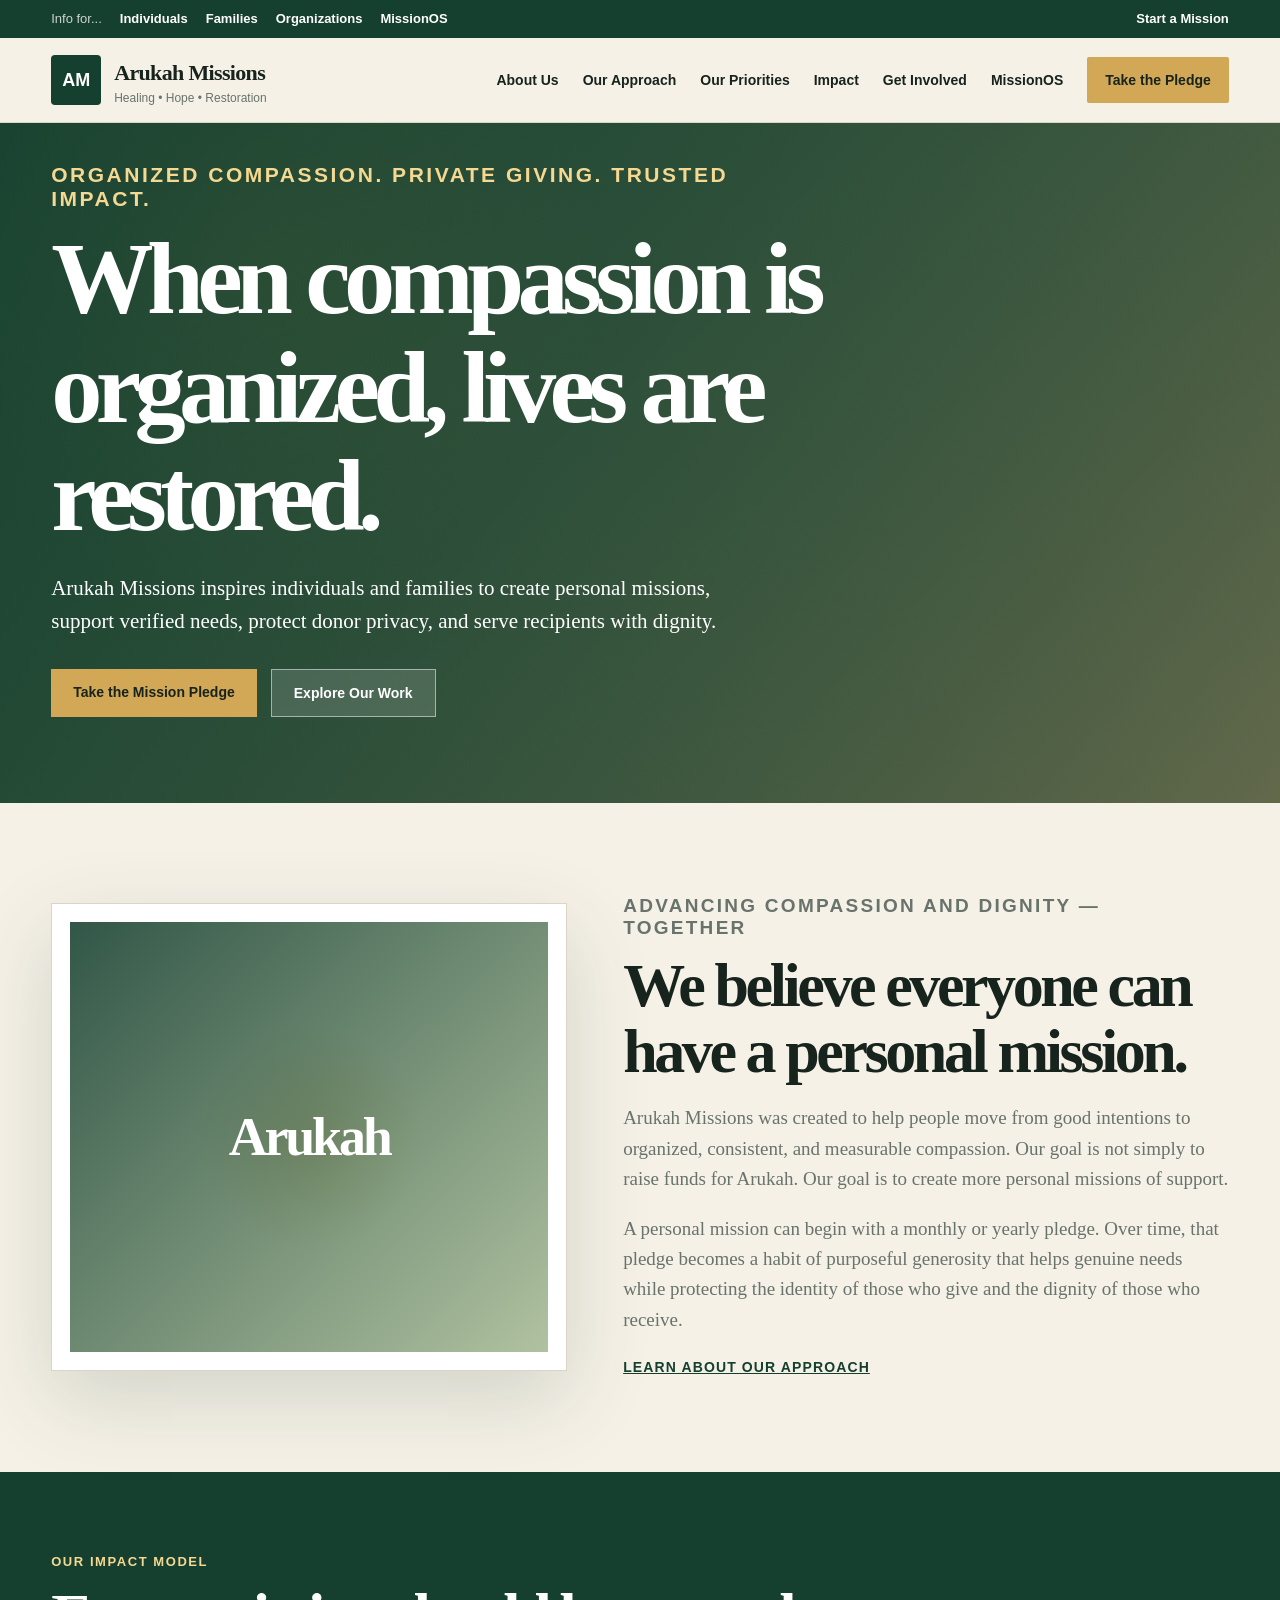
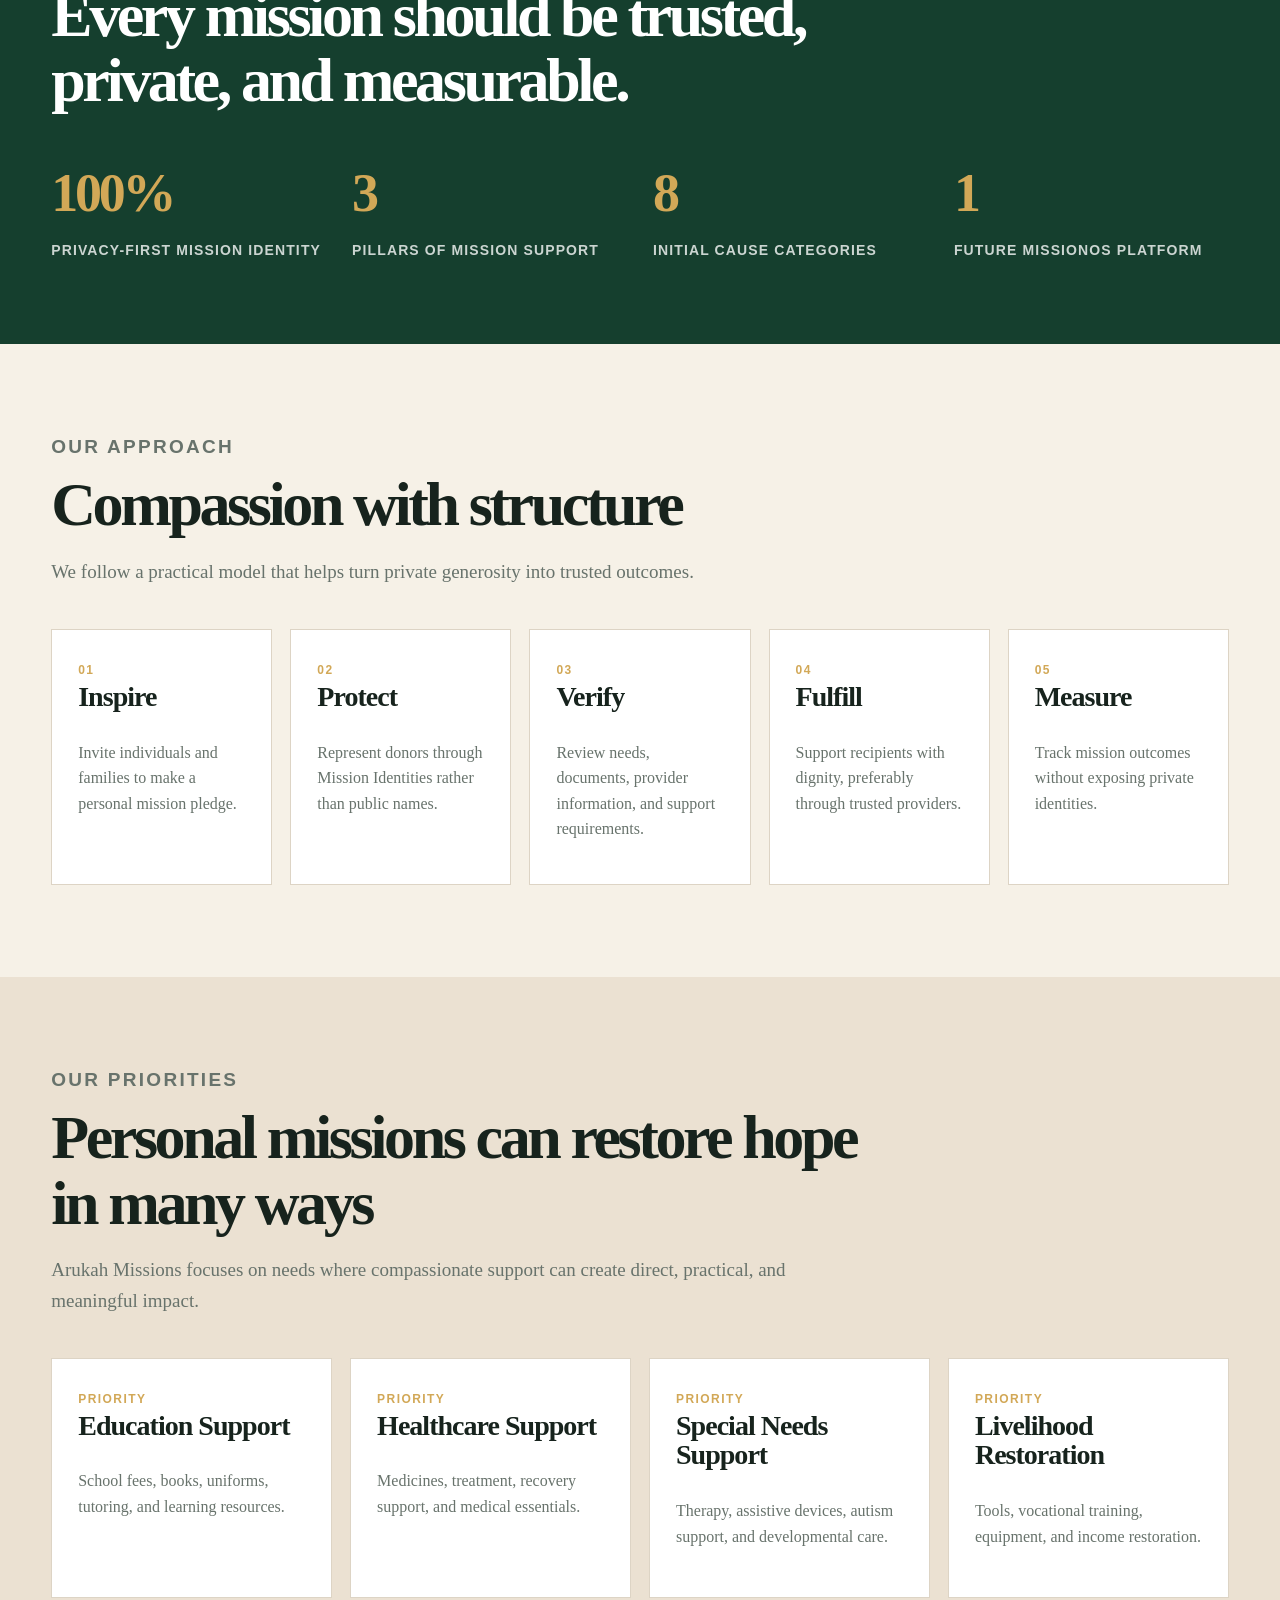
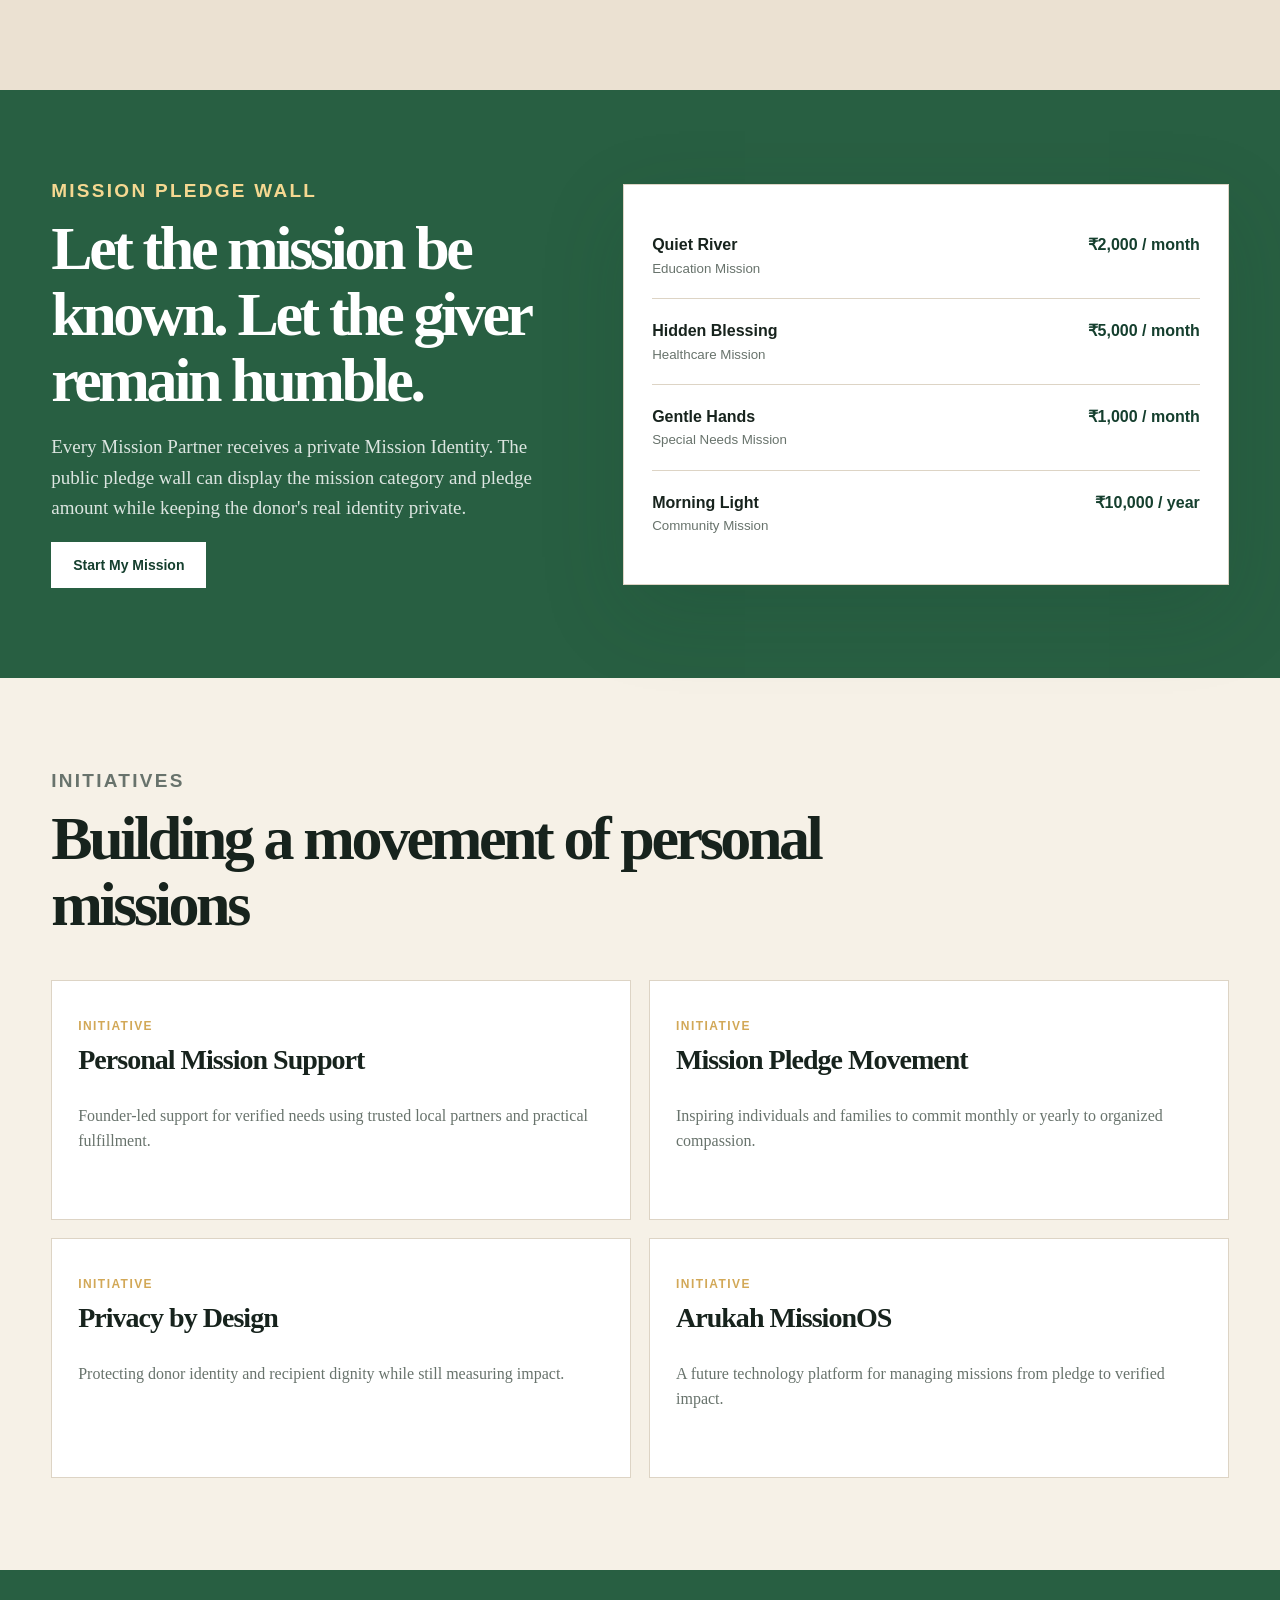
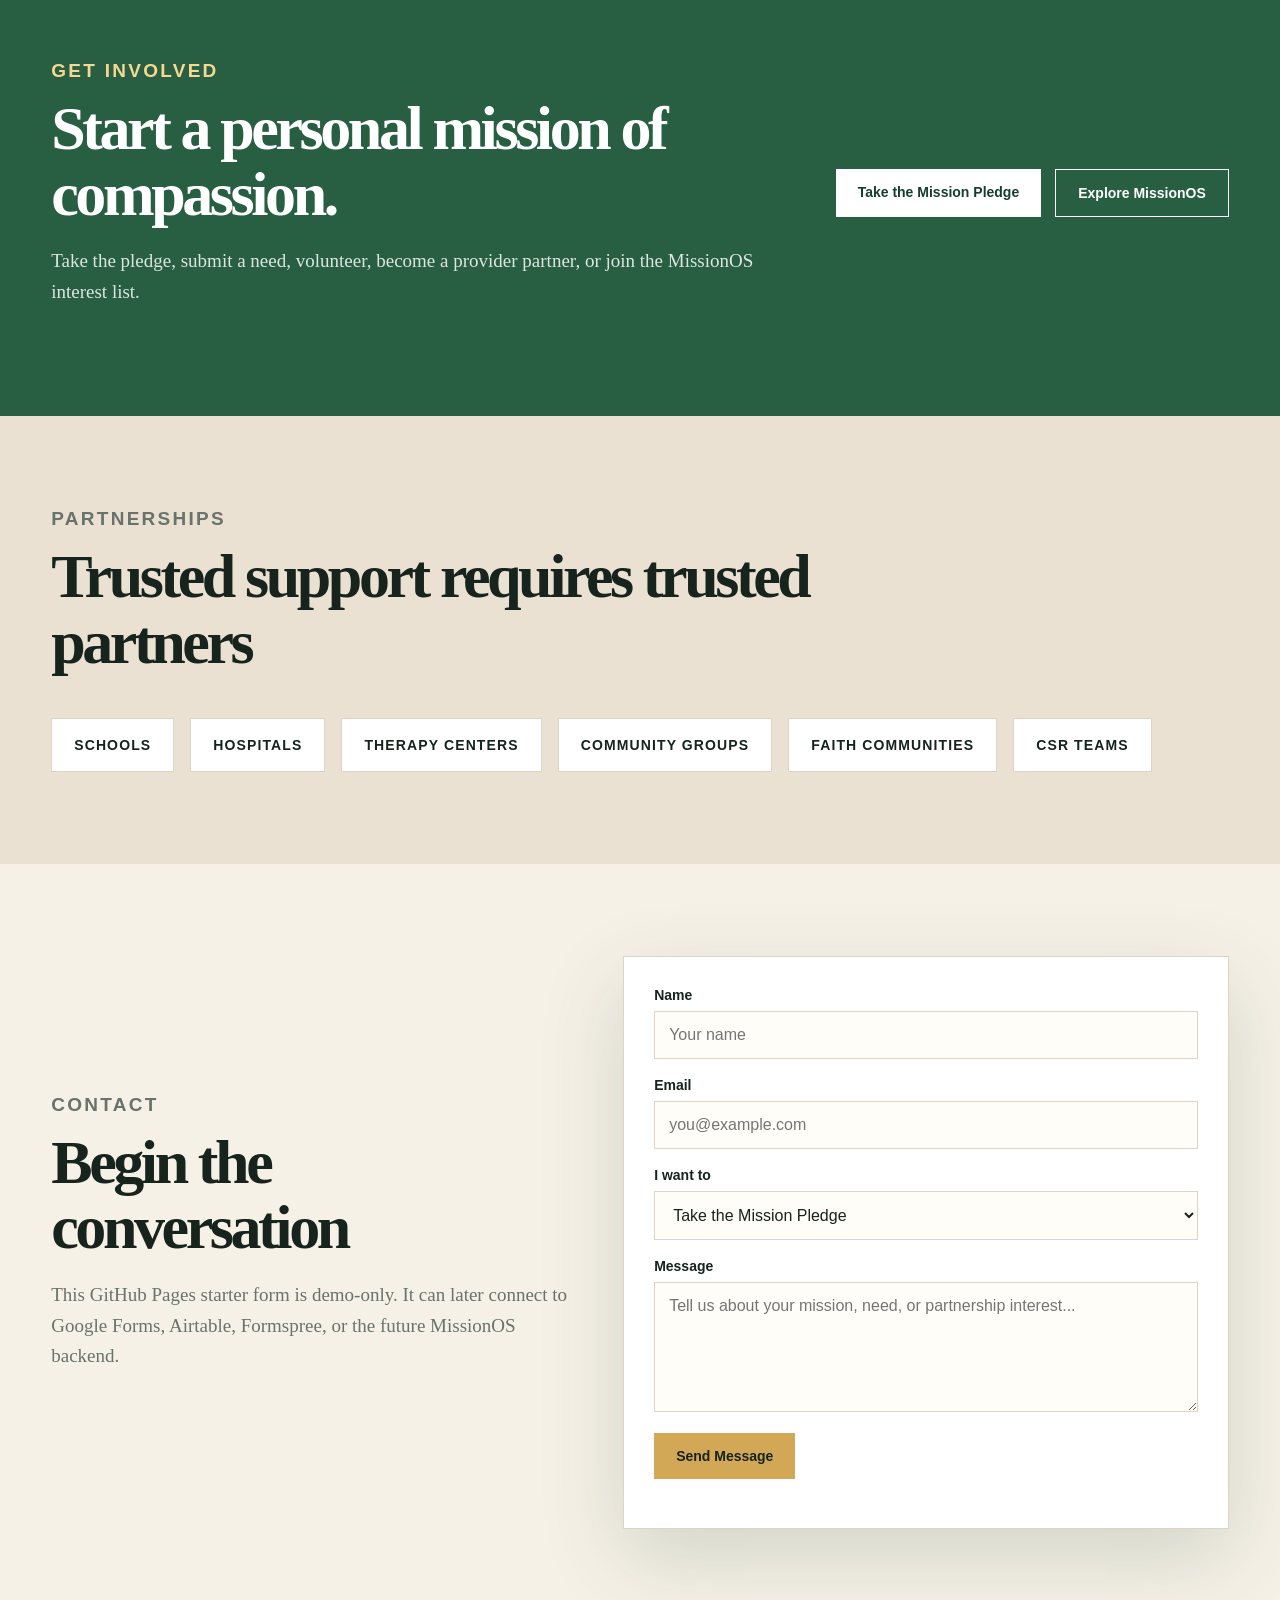
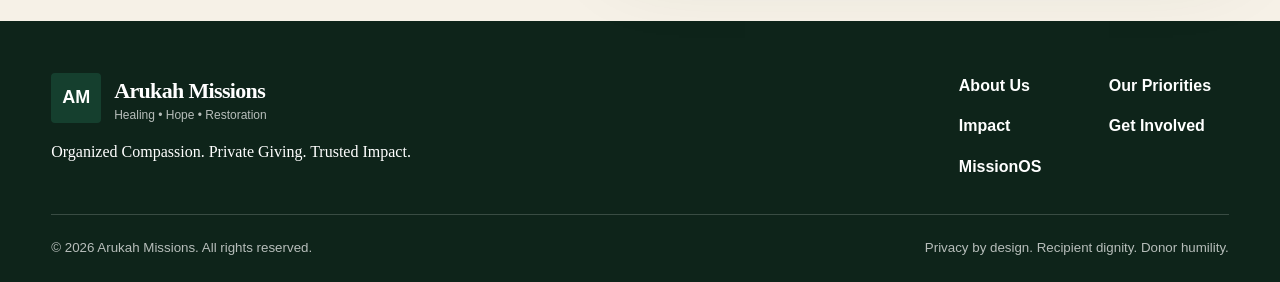
==== commit 4c2fd595: "Add files via upload version 3 conservation" ====
--- a/index.html
+++ b/index.html
@@ -3,179 +3,247 @@
 <head>
   <meta charset="UTF-8" />
   <meta name="viewport" content="width=device-width, initial-scale=1.0" />
-  <title>Arukah Missions | Organized Compassion</title>
-  <meta name="description" content="Arukah Missions inspires personal missions of compassion with privacy, verified needs, and trusted impact." />
+  <title>Arukah Missions | Organized Compassion. Private Giving. Trusted Impact.</title>
+  <meta name="description" content="Arukah Missions inspires personal missions of compassion through private pledges, verified needs, and recipient dignity." />
   <link rel="stylesheet" href="./styles.css" />
 </head>
 <body>
+  <a class="skip" href="#main">Skip to Content</a>
+
+  <header class="topbar">
+    <div class="container topbar-inner">
+      <div class="info-for">
+        <span>Info for...</span>
+        <a href="#pledge">Individuals</a>
+        <a href="#pledge">Families</a>
+        <a href="#partners">Organizations</a>
+        <a href="missionos.html">MissionOS</a>
+      </div>
+      <a class="toplink" href="#contact">Start a Mission</a>
+    </div>
+  </header>
+
   <header class="site-header">
-    <nav class="nav container">
-      <a href="index.html" class="brand">
-        <span class="brand-mark">AM</span>
-        <span><strong>Arukah Missions</strong><small>Healing • Hope • Restoration</small></span>
+    <nav class="container nav">
+      <a class="brand" href="index.html">
+        <span class="brand-symbol">AM</span>
+        <span>
+          <strong>Arukah Missions</strong>
+          <small>Healing • Hope • Restoration</small>
+        </span>
       </a>
-      <button class="menu-button" id="menuButton">☰</button>
+
+      <button class="menu-button" id="menuButton" aria-label="Open menu">☰</button>
+
       <div class="nav-links" id="navLinks">
-        <a href="#mission">Personal Mission</a>
-        <a href="#pledge">Mission Pledge</a>
-        <a href="#how">How It Works</a>
-        <a href="#privacy">Privacy</a>
+        <a href="#about">About Us</a>
+        <a href="#approach">Our Approach</a>
+        <a href="#priorities">Our Priorities</a>
+        <a href="#impact">Impact</a>
+        <a href="#involved">Get Involved</a>
         <a href="missionos.html">MissionOS</a>
-        <a class="nav-cta" href="#contact">Start My Mission</a>
+        <a class="donate-button" href="#pledge">Take the Pledge</a>
       </div>
     </nav>
   </header>
 
-  <main>
-    <section class="hero" id="home">
-      <div class="container hero-grid">
+  <main id="main">
+    <section class="hero">
+      <div class="hero-overlay"></div>
+      <div class="container hero-content">
+        <p class="eyebrow light">Organized compassion. Private giving. Trusted impact.</p>
+        <h1>When compassion is organized, lives are restored.</h1>
+        <p>
+          Arukah Missions inspires individuals and families to create personal missions,
+          support verified needs, protect donor privacy, and serve recipients with dignity.
+        </p>
+        <div class="hero-actions">
+          <a href="#pledge" class="button primary">Take the Mission Pledge</a>
+          <a href="#approach" class="button ghost">Explore Our Work</a>
+        </div>
+      </div>
+    </section>
+
+    <section class="intro-block" id="about">
+      <div class="container two-col">
+        <div class="media-card">
+          <div class="image-placeholder">
+            <span>Arukah</span>
+          </div>
+        </div>
         <div>
-          <p class="eyebrow">Organized compassion for India and beyond</p>
-          <h1>Everyone can have a personal mission.</h1>
-          <p class="hero-text">
-            Arukah Missions inspires individuals and families to commit to a personal mission of compassion,
-            support verified needs, protect donor privacy, and help recipients with dignity.
-          </p>
-          <div class="actions">
-            <a href="#pledge" class="button">Take the Mission Pledge</a>
-            <a href="missionos.html" class="button secondary">Explore Arukah MissionOS</a>
-          </div>
-          <div class="trust-points">
-            <span>Private Donor Identity</span>
-            <span>Verified Needs</span>
-            <span>Recipient Dignity</span>
-          </div>
-        </div>
-
-        <aside class="hero-card">
-          <p class="card-label">Mission Pledge Example</p>
-          <h2>Quiet River</h2>
-          <p class="muted">Education Mission</p>
-          <div class="pledge-amount">₹2,000 / month</div>
-          <p>A private Mission Identity that inspires others without revealing the person behind the pledge.</p>
-          <div class="card-status">Active Mission Partner</div>
-        </aside>
-      </div>
-    </section>
-
-    <section class="section" id="mission">
-      <div class="container narrow">
-        <p class="eyebrow">The Arukah philosophy</p>
-        <h2>Compassion should be intentional, humble, and measurable.</h2>
-        <p>
-          Arukah Missions exists to create more personal missions of support. Every individual and family
-          can set aside a monthly or yearly pledge and commit to helping genuine needs in a systematic,
-          organized way.
-        </p>
-        <p>
-          Our goal is not simply to raise funds for Arukah. Our goal is to inspire more people to create
-          and manage their own missions of compassion.
-        </p>
-      </div>
-    </section>
-
-    <section class="section soft">
-      <div class="container">
-        <p class="eyebrow">Three pillars</p>
-        <h2>What Arukah Missions provides</h2>
-        <div class="cards three">
-          <article class="card"><div class="icon">1</div><h3>Personal Mission Support</h3><p>Founder-led support for verified needs using trusted local partners and direct fulfillment.</p></article>
-          <article class="card"><div class="icon">2</div><h3>Mission Pledge Movement</h3><p>Individuals and families take monthly or yearly pledges that inspire others to begin their own personal mission.</p></article>
-          <article class="card"><div class="icon">3</div><h3>Future Compassion Technology</h3><p>Arukah MissionOS will help donors and organizations manage missions with structure, privacy, and measurable impact.</p></article>
-        </div>
-      </div>
-    </section>
-
-    <section class="section pledge-section" id="pledge">
-      <div class="container split">
+          <p class="eyebrow">Advancing compassion and dignity — together</p>
+          <h2>We believe everyone can have a personal mission.</h2>
+          <p>
+            Arukah Missions was created to help people move from good intentions to organized,
+            consistent, and measurable compassion. Our goal is not simply to raise funds for Arukah.
+            Our goal is to create more personal missions of support.
+          </p>
+          <p>
+            A personal mission can begin with a monthly or yearly pledge. Over time, that pledge
+            becomes a habit of purposeful generosity that helps genuine needs while protecting the
+            identity of those who give and the dignity of those who receive.
+          </p>
+          <a href="#approach" class="text-link">Learn about our approach</a>
+        </div>
+      </div>
+    </section>
+
+    <section class="impact-band" id="impact">
+      <div class="container">
+        <p class="eyebrow light">Our Impact Model</p>
+        <h2>Every mission should be trusted, private, and measurable.</h2>
+        <div class="metrics">
+          <div><strong>100%</strong><span>privacy-first mission identity</span></div>
+          <div><strong>3</strong><span>pillars of mission support</span></div>
+          <div><strong>8</strong><span>initial cause categories</span></div>
+          <div><strong>1</strong><span>future MissionOS platform</span></div>
+        </div>
+      </div>
+    </section>
+
+    <section class="section" id="approach">
+      <div class="container">
+        <div class="section-head">
+          <p class="eyebrow">Our Approach</p>
+          <h2>Compassion with structure</h2>
+          <p>
+            We follow a practical model that helps turn private generosity into trusted outcomes.
+          </p>
+        </div>
+
+        <div class="approach-grid">
+          <article>
+            <span>01</span>
+            <h3>Inspire</h3>
+            <p>Invite individuals and families to make a personal mission pledge.</p>
+          </article>
+          <article>
+            <span>02</span>
+            <h3>Protect</h3>
+            <p>Represent donors through Mission Identities rather than public names.</p>
+          </article>
+          <article>
+            <span>03</span>
+            <h3>Verify</h3>
+            <p>Review needs, documents, provider information, and support requirements.</p>
+          </article>
+          <article>
+            <span>04</span>
+            <h3>Fulfill</h3>
+            <p>Support recipients with dignity, preferably through trusted providers.</p>
+          </article>
+          <article>
+            <span>05</span>
+            <h3>Measure</h3>
+            <p>Track mission outcomes without exposing private identities.</p>
+          </article>
+        </div>
+      </div>
+    </section>
+
+    <section class="section priorities" id="priorities">
+      <div class="container">
+        <div class="section-head">
+          <p class="eyebrow">Our Priorities</p>
+          <h2>Personal missions can restore hope in many ways</h2>
+          <p>
+            Arukah Missions focuses on needs where compassionate support can create direct,
+            practical, and meaningful impact.
+          </p>
+        </div>
+
+        <div class="priority-grid">
+          <a class="priority-card" href="#contact"><span>Priority</span><h3>Education Support</h3><p>School fees, books, uniforms, tutoring, and learning resources.</p></a>
+          <a class="priority-card" href="#contact"><span>Priority</span><h3>Healthcare Support</h3><p>Medicines, treatment, recovery support, and medical essentials.</p></a>
+          <a class="priority-card" href="#contact"><span>Priority</span><h3>Special Needs Support</h3><p>Therapy, assistive devices, autism support, and developmental care.</p></a>
+          <a class="priority-card" href="#contact"><span>Priority</span><h3>Livelihood Restoration</h3><p>Tools, vocational training, equipment, and income restoration.</p></a>
+        </div>
+      </div>
+    </section>
+
+    <section class="feature-story" id="pledge">
+      <div class="container story-grid">
         <div>
-          <p class="eyebrow">Mission Pledge Wall</p>
-          <h2>Inspire others without revealing yourself.</h2>
-          <p>
-            Every Mission Partner receives a private Mission Identity. The public pledge wall can display
-            mission category and pledge amount while keeping the donor's real identity private.
-          </p>
-          <a href="#contact" class="button">Start My Mission</a>
-        </div>
+          <p class="eyebrow light">Mission Pledge Wall</p>
+          <h2>Let the mission be known. Let the giver remain humble.</h2>
+          <p>
+            Every Mission Partner receives a private Mission Identity. The public pledge wall can
+            display the mission category and pledge amount while keeping the donor's real identity private.
+          </p>
+          <a href="#contact" class="button light-button">Start My Mission</a>
+        </div>
+
         <div class="pledge-wall">
-          <div class="pledge-row"><span><strong>Quiet River</strong><small>Education Mission</small></span><b>₹2,000 / month</b></div>
-          <div class="pledge-row"><span><strong>Hidden Blessing</strong><small>Healthcare Mission</small></span><b>₹5,000 / month</b></div>
-          <div class="pledge-row"><span><strong>Gentle Hands</strong><small>Special Needs Mission</small></span><b>₹1,000 / month</b></div>
-          <div class="pledge-row"><span><strong>Morning Light</strong><small>Community Mission</small></span><b>₹10,000 / year</b></div>
-        </div>
-      </div>
-    </section>
-
-    <section class="section" id="how">
-      <div class="container">
-        <p class="eyebrow">How it works</p>
-        <h2>From pledge to fulfilled mission</h2>
-        <div class="steps">
-          <div><span>01</span><h3>Take a Mission Pledge</h3><p>Choose your mission category and monthly or yearly pledge commitment.</p></div>
-          <div><span>02</span><h3>Receive Mission Identity</h3><p>Your pledge is represented publicly by a private pseudo name, not your real name.</p></div>
-          <div><span>03</span><h3>Support Verified Needs</h3><p>Needs are reviewed and verified before support is recommended.</p></div>
-          <div><span>04</span><h3>Fulfill with Dignity</h3><p>Support is delivered responsibly through trusted providers wherever possible.</p></div>
-          <div><span>05</span><h3>Measure Impact</h3><p>Impact is tracked without exposing donor identity or recipient dignity.</p></div>
-        </div>
-      </div>
-    </section>
-
-    <section class="section programs">
-      <div class="container">
-        <p class="eyebrow">Mission categories</p>
-        <h2>Personal missions can support many kinds of needs</h2>
-        <div class="cards four">
-          <article class="card"><h3>Education</h3><p>School fees, books, uniforms, tutoring, and learning support.</p></article>
-          <article class="card"><h3>Healthcare</h3><p>Medicines, medical care, treatment, and recovery support.</p></article>
-          <article class="card"><h3>Special Needs</h3><p>Therapy, assistive devices, autism support, and developmental care.</p></article>
-          <article class="card"><h3>Livelihood</h3><p>Tools, vocational training, equipment, and income restoration.</p></article>
-          <article class="card"><h3>Women & Family</h3><p>Family stability, emergency help, safety, and empowerment support.</p></article>
-          <article class="card"><h3>Elder Care</h3><p>Medicines, mobility aids, nutrition, and essential care.</p></article>
-          <article class="card"><h3>Emergency Relief</h3><p>Crisis response, urgent family needs, and disaster recovery.</p></article>
-          <article class="card"><h3>Community Missions</h3><p>Local projects that create visible and measurable impact.</p></article>
-        </div>
-      </div>
-    </section>
-
-    <section class="section privacy" id="privacy">
-      <div class="container split">
+          <div class="pledge-row"><span><b>Quiet River</b><small>Education Mission</small></span><strong>₹2,000 / month</strong></div>
+          <div class="pledge-row"><span><b>Hidden Blessing</b><small>Healthcare Mission</small></span><strong>₹5,000 / month</strong></div>
+          <div class="pledge-row"><span><b>Gentle Hands</b><small>Special Needs Mission</small></span><strong>₹1,000 / month</strong></div>
+          <div class="pledge-row"><span><b>Morning Light</b><small>Community Mission</small></span><strong>₹10,000 / year</strong></div>
+        </div>
+      </div>
+    </section>
+
+    <section class="section initiatives">
+      <div class="container">
+        <div class="section-head">
+          <p class="eyebrow">Initiatives</p>
+          <h2>Building a movement of personal missions</h2>
+        </div>
+
+        <div class="initiative-list">
+          <article>
+            <p>Initiative</p>
+            <h3>Personal Mission Support</h3>
+            <span>Founder-led support for verified needs using trusted local partners and practical fulfillment.</span>
+          </article>
+          <article>
+            <p>Initiative</p>
+            <h3>Mission Pledge Movement</h3>
+            <span>Inspiring individuals and families to commit monthly or yearly to organized compassion.</span>
+          </article>
+          <article>
+            <p>Initiative</p>
+            <h3>Privacy by Design</h3>
+            <span>Protecting donor identity and recipient dignity while still measuring impact.</span>
+          </article>
+          <article>
+            <p>Initiative</p>
+            <h3>Arukah MissionOS</h3>
+            <span>A future technology platform for managing missions from pledge to verified impact.</span>
+          </article>
+        </div>
+      </div>
+    </section>
+
+    <section class="newsletter" id="involved">
+      <div class="container newsletter-grid">
         <div>
-          <p class="eyebrow">Privacy by design</p>
-          <h2>Let the mission be known. Let the giver remain humble.</h2>
-          <p>
-            Arukah Missions protects donor identity and recipient dignity. Public impact should inspire others,
-            but it should never become a stage for recognition or exposure.
-          </p>
-        </div>
-        <div class="privacy-list">
-          <div><h3>Private Donor Identity</h3><p>Mission Partners are displayed using a Mission Identity instead of their real name.</p></div>
-          <div><h3>Recipient Dignity</h3><p>Recipient details are shared only when required for verification, fulfillment, and support.</p></div>
-          <div><h3>Consent-Based Stories</h3><p>Stories, images, and testimonials are shared only with consent and can be anonymized.</p></div>
-        </div>
-      </div>
-    </section>
-
-    <section class="section missionos-preview">
-      <div class="container split">
-        <div>
-          <p class="eyebrow">Coming next</p>
-          <h2>Arukah MissionOS</h2>
-          <p>
-            MissionOS is the future compassion technology platform that will help individuals, families,
-            religious organizations, social groups, NGOs, and CSR teams manage missions from pledge to verified impact.
-          </p>
-          <a href="missionos.html" class="button light">View MissionOS Vision</a>
-        </div>
-        <div class="missionos-card">
-          <h3>MissionOS will help you:</h3>
-          <ul>
-            <li>Create and manage personal missions</li>
-            <li>Track pledge commitments</li>
-            <li>Review verified needs</li>
-            <li>Work with trusted providers</li>
-            <li>Protect donor and recipient privacy</li>
-            <li>Measure mission impact</li>
-          </ul>
+          <p class="eyebrow light">Get involved</p>
+          <h2>Start a personal mission of compassion.</h2>
+          <p>
+            Take the pledge, submit a need, volunteer, become a provider partner, or join the MissionOS interest list.
+          </p>
+        </div>
+        <div class="action-stack">
+          <a href="#contact" class="button light-button">Take the Mission Pledge</a>
+          <a href="missionos.html" class="button outline-light">Explore MissionOS</a>
+        </div>
+      </div>
+    </section>
+
+    <section class="section partners" id="partners">
+      <div class="container">
+        <div class="section-head">
+          <p class="eyebrow">Partnerships</p>
+          <h2>Trusted support requires trusted partners</h2>
+        </div>
+        <div class="partner-strip">
+          <span>Schools</span>
+          <span>Hospitals</span>
+          <span>Therapy Centers</span>
+          <span>Community Groups</span>
+          <span>Faith Communities</span>
+          <span>CSR Teams</span>
         </div>
       </div>
     </section>
@@ -183,9 +251,12 @@
     <section class="section contact-section" id="contact">
       <div class="container contact-grid">
         <div>
-          <p class="eyebrow">Start fresh</p>
-          <h2>Start your personal mission</h2>
-          <p>This starter form is ready for GitHub Pages. Later, connect it to Google Forms, Airtable, Formspree, or MissionOS.</p>
+          <p class="eyebrow">Contact</p>
+          <h2>Begin the conversation</h2>
+          <p>
+            This GitHub Pages starter form is demo-only. It can later connect to Google Forms,
+            Airtable, Formspree, or the future MissionOS backend.
+          </p>
         </div>
         <form class="form" id="contactForm">
           <label>Name<input type="text" placeholder="Your name" required /></label>
@@ -199,8 +270,8 @@
               <option>Learn about MissionOS</option>
             </select>
           </label>
-          <label>Message<textarea placeholder="Tell us about your mission, pledge, need, or partnership interest..." required></textarea></label>
-          <button class="button" type="submit">Send Message</button>
+          <label>Message<textarea placeholder="Tell us about your mission, need, or partnership interest..." required></textarea></label>
+          <button class="button primary" type="submit">Send Message</button>
           <p id="formMessage" class="form-message"></p>
         </form>
       </div>
@@ -208,16 +279,26 @@
   </main>
 
   <footer class="footer">
-    <div class="container footer-grid">
-      <div><strong>Arukah Missions</strong><p>Organized Compassion. Private Giving. Trusted Impact.</p></div>
+    <div class="container footer-main">
+      <div>
+        <a class="brand footer-brand" href="index.html">
+          <span class="brand-symbol">AM</span>
+          <span><strong>Arukah Missions</strong><small>Healing • Hope • Restoration</small></span>
+        </a>
+        <p>Organized Compassion. Private Giving. Trusted Impact.</p>
+      </div>
       <div class="footer-links">
-        <a href="#mission">Personal Mission</a>
-        <a href="#pledge">Mission Pledge</a>
-        <a href="#privacy">Privacy</a>
+        <a href="#about">About Us</a>
+        <a href="#priorities">Our Priorities</a>
+        <a href="#impact">Impact</a>
+        <a href="#involved">Get Involved</a>
         <a href="missionos.html">MissionOS</a>
       </div>
     </div>
-    <div class="container footer-bottom"><small>© 2026 Arukah Missions. All rights reserved.</small></div>
+    <div class="container footer-bottom">
+      <small>© 2026 Arukah Missions. All rights reserved.</small>
+      <small>Privacy by design. Recipient dignity. Donor humility.</small>
+    </div>
   </footer>
 
   <script src="./script.js"></script>
--- a/styles.css
+++ b/styles.css
@@ -1,96 +1,115 @@
 :root {
-  --emerald: #0b6e4f;
-  --emerald-dark: #074d38;
-  --teal: #148a8a;
-  --gold: #d4a017;
-  --cream: #fafaf7;
-  --soft: #eef8f4;
-  --ink: #20323a;
-  --muted: #65777f;
-  --line: #dce9e5;
+  --green: #153f2e;
+  --green-2: #285f42;
+  --leaf: #6f8f52;
+  --gold: #d2a857;
+  --cream: #f6f1e7;
+  --sand: #ebe1d2;
+  --ink: #17231d;
+  --muted: #68736c;
   --white: #ffffff;
-  --shadow: 0 24px 70px rgba(11, 110, 79, 0.16);
+  --line: #ddd4c5;
+  --shadow: 0 28px 80px rgba(21,63,46,.16);
 }
 * { box-sizing: border-box; }
 html { scroll-behavior: smooth; }
-body { margin: 0; font-family: Inter, system-ui, -apple-system, BlinkMacSystemFont, "Segoe UI", Arial, sans-serif; color: var(--ink); background: var(--cream); line-height: 1.65; }
-.container { width: min(1140px, 92%); margin: 0 auto; }
-.site-header { position: sticky; top: 0; z-index: 50; background: rgba(250,250,247,.94); backdrop-filter: blur(12px); border-bottom: 1px solid var(--line); }
-.nav { min-height: 78px; display: flex; align-items: center; justify-content: space-between; }
-.brand { display: flex; align-items: center; gap: 12px; text-decoration: none; color: var(--ink); }
-.brand-mark { width: 48px; height: 48px; border-radius: 18px; background: linear-gradient(135deg,var(--emerald),var(--teal)); color: white; display: grid; place-items: center; font-weight: 900; }
-.brand strong { display: block; font-size: 18px; }
-.brand small { display: block; color: var(--muted); font-size: 12px; }
-.nav-links { display: flex; align-items: center; gap: 22px; }
-.nav-links a { text-decoration: none; font-weight: 700; font-size: 14px; color: var(--ink); }
-.nav-cta { background: var(--emerald); color: white !important; padding: 10px 16px; border-radius: 999px; }
-.menu-button { display: none; font-size: 28px; border: 0; background: transparent; }
-.hero { padding: 96px 0 84px; background: radial-gradient(circle at top right, rgba(212,160,23,.20), transparent 34%), linear-gradient(135deg,#effaf6,#fff7e2); }
-.missionos-hero { background: radial-gradient(circle at top right, rgba(20,138,138,.26), transparent 32%), linear-gradient(135deg,#ecf9f7,#f7f5ff); }
-.hero-grid, .split, .contact-grid { display: grid; grid-template-columns: 1.08fr .92fr; gap: 48px; align-items: center; }
-.eyebrow { display: inline-block; margin: 0 0 12px; color: var(--emerald); font-size: 13px; font-weight: 900; letter-spacing: .08em; text-transform: uppercase; }
-h1,h2,h3 { line-height: 1.12; margin-top: 0; }
-h1 { font-size: clamp(42px,7vw,76px); letter-spacing: -.06em; margin-bottom: 20px; }
-h2 { font-size: clamp(30px,4.2vw,48px); letter-spacing: -.04em; margin-bottom: 16px; }
-h3 { font-size: 21px; letter-spacing: -.02em; }
-.hero-text, .narrow p, .contact-grid p { font-size: 18px; color: var(--muted); }
-.hero-text { max-width: 680px; font-size: 20px; }
-.actions { display: flex; gap: 14px; flex-wrap: wrap; margin-top: 30px; }
-.button { display: inline-block; border: 0; background: var(--emerald); color: white; padding: 14px 22px; border-radius: 999px; font-weight: 900; text-decoration: none; cursor: pointer; box-shadow: 0 10px 28px rgba(11,110,79,.20); }
-.button:hover { background: var(--emerald-dark); }
-.button.secondary { background: white; color: var(--emerald); border: 1px solid var(--line); box-shadow: none; }
-.button.light { background: white; color: var(--emerald); }
-.trust-points { margin-top: 26px; display: flex; gap: 10px; flex-wrap: wrap; }
-.trust-points span { background: rgba(255,255,255,.8); border: 1px solid var(--line); padding: 8px 12px; border-radius: 999px; font-size: 14px; font-weight: 800; }
-.hero-card, .missionos-card, .pledge-wall, .privacy-list { background: white; border: 1px solid var(--line); border-radius: 30px; padding: 30px; box-shadow: var(--shadow); }
-.card-label { color: var(--emerald); font-weight: 900; text-transform: uppercase; letter-spacing: .08em; font-size: 12px; }
-.muted { color: var(--muted); }
-.pledge-amount { font-size: 32px; font-weight: 900; color: var(--emerald); margin: 16px 0; }
-.card-status { display: inline-block; margin-top: 18px; padding: 10px 14px; border-radius: 999px; background: var(--soft); color: var(--emerald); font-weight: 900; }
-.section { padding: 84px 0; }
-.soft { background: var(--soft); }
-.narrow { max-width: 840px; }
-.cards { display: grid; gap: 20px; }
-.three { grid-template-columns: repeat(3,1fr); }
-.four { grid-template-columns: repeat(4,1fr); }
-.card, .steps > div, .feature-grid > div { background: white; border: 1px solid var(--line); border-radius: 24px; padding: 24px; }
-.card p, .steps p, .feature-grid p, .privacy-list p, .missionos-card li { color: var(--muted); }
-.icon { width: 40px; height: 40px; border-radius: 14px; background: var(--emerald); color: white; display: grid; place-items: center; font-weight: 900; margin-bottom: 18px; }
-.pledge-section { background: radial-gradient(circle at top left, rgba(212,160,23,.16), transparent 34%), white; }
-.pledge-row { display: flex; justify-content: space-between; gap: 18px; padding: 18px 0; border-bottom: 1px solid var(--line); }
+body { margin: 0; font-family: Georgia, 'Times New Roman', serif; color: var(--ink); background: var(--cream); line-height: 1.6; }
+a { color: inherit; }
+.skip { position: absolute; left: -999px; top: 0; background: white; padding: 10px; z-index: 99; }
+.skip:focus { left: 10px; }
+.container { width: min(1180px, 92%); margin: 0 auto; }
+.topbar { background: var(--green); color: white; font-family: Arial, sans-serif; font-size: 13px; }
+.topbar-inner { display: flex; justify-content: space-between; align-items: center; min-height: 38px; gap: 18px; }
+.info-for { display: flex; align-items: center; gap: 18px; flex-wrap: wrap; }
+.info-for span { opacity: .78; }
+.info-for a, .toplink { color: white; text-decoration: none; font-weight: 700; }
+.site-header { position: sticky; top: 0; z-index: 50; background: rgba(246,241,231,.95); backdrop-filter: blur(12px); border-bottom: 1px solid var(--line); }
+.nav { min-height: 84px; display: flex; justify-content: space-between; align-items: center; }
+.brand { display: flex; align-items: center; gap: 13px; text-decoration: none; }
+.brand-symbol { width: 50px; height: 50px; border-radius: 4px; background: var(--green); color: white; display: grid; place-items: center; font: 900 18px Arial, sans-serif; }
+.brand strong { display: block; font-size: 22px; letter-spacing: -.03em; }
+.brand small { display: block; font: 12px Arial, sans-serif; color: var(--muted); }
+.nav-links { display: flex; align-items: center; gap: 24px; font-family: Arial, sans-serif; }
+.nav-links a { text-decoration: none; font-weight: 800; font-size: 14px; color: var(--ink); }
+.donate-button { background: var(--gold); padding: 12px 18px; border-radius: 2px; color: var(--ink) !important; }
+.menu-button { display: none; border: 0; background: transparent; font-size: 28px; }
+.hero { position: relative; min-height: 680px; display: flex; align-items: end; background: linear-gradient(120deg, rgba(21,63,46,.88), rgba(21,63,46,.45)), radial-gradient(circle at 20% 20%, rgba(210,168,87,.34), transparent 30%), linear-gradient(135deg, #315f45, #a28b63); color: white; }
+.os-hero { background: linear-gradient(120deg, rgba(21,63,46,.9), rgba(40,95,66,.55)), radial-gradient(circle at 80% 20%, rgba(210,168,87,.36), transparent 33%), linear-gradient(135deg, #143b42, #6f8f52); }
+.hero-content { padding: 0 0 86px; max-width: 1180px; }
+.eyebrow { margin: 0 0 14px; color: var(--green-2); font: 900 13px Arial, sans-serif; letter-spacing: .12em; text-transform: uppercase; }
+.eyebrow.light { color: #f5d891; }
+h1, h2, h3 { line-height: 1.06; margin-top: 0; }
+h1 { max-width: 900px; font-size: clamp(52px, 8vw, 104px); letter-spacing: -.065em; margin-bottom: 20px; }
+h2 { font-size: clamp(34px, 5vw, 62px); letter-spacing: -.055em; margin-bottom: 18px; }
+h3 { font-size: 28px; letter-spacing: -.035em; }
+.hero p { max-width: 720px; font-size: 21px; }
+.hero-actions { display: flex; gap: 14px; flex-wrap: wrap; margin-top: 30px; }
+.button { display: inline-block; text-decoration: none; border: 0; padding: 15px 22px; font: 900 14px Arial, sans-serif; cursor: pointer; }
+.button.primary { background: var(--gold); color: var(--ink); }
+.button.ghost { background: rgba(255,255,255,.14); color: white; border: 1px solid rgba(255,255,255,.5); }
+.button.light-button { background: white; color: var(--green); }
+.button.outline-light { background: transparent; color: white; border: 1px solid white; }
+.intro-block, .section { padding: 92px 0; }
+.two-col, .story-grid, .newsletter-grid, .contact-grid { display: grid; grid-template-columns: .92fr 1.08fr; gap: 56px; align-items: center; }
+.media-card, .pledge-wall, .form { background: white; border: 1px solid var(--line); box-shadow: var(--shadow); }
+.media-card { padding: 18px; }
+.image-placeholder { min-height: 430px; background: linear-gradient(135deg, rgba(21,63,46,.88), rgba(111,143,82,.55)), radial-gradient(circle, rgba(210,168,87,.4), transparent 35%); display: grid; place-items: center; color: white; font-size: 54px; font-weight: 900; letter-spacing: -.06em; }
+.os-card .image-placeholder { background: linear-gradient(135deg, rgba(21,63,46,.9), rgba(20,80,90,.6)); }
+.intro-block p, .section-head p, .contact-grid p { font-size: 19px; color: var(--muted); }
+.text-link { font: 900 14px Arial, sans-serif; color: var(--green); text-transform: uppercase; letter-spacing: .08em; }
+.impact-band { background: var(--green); color: white; padding: 82px 0; }
+.impact-band h2 { max-width: 850px; }
+.metrics { margin-top: 36px; display: grid; grid-template-columns: repeat(4, 1fr); gap: 26px; }
+.metrics strong { display: block; font-size: 54px; letter-spacing: -.06em; color: var(--gold); }
+.metrics span { font: 800 14px Arial, sans-serif; text-transform: uppercase; letter-spacing: .08em; color: rgba(255,255,255,.78); }
+.section-head { max-width: 820px; margin-bottom: 42px; }
+.approach-grid, .priority-grid { display: grid; grid-template-columns: repeat(5, 1fr); gap: 18px; }
+.approach-grid article, .priority-card, .initiative-list article { background: white; border: 1px solid var(--line); padding: 26px; text-decoration: none; min-height: 240px; transition: transform .2s ease, box-shadow .2s ease; }
+.approach-grid article:hover, .priority-card:hover { transform: translateY(-4px); box-shadow: var(--shadow); }
+.approach-grid span, .priority-card span, .initiative-list p { font: 900 12px Arial, sans-serif; color: var(--gold); text-transform: uppercase; letter-spacing: .12em; }
+.approach-grid p, .priority-card p, .initiative-list span { color: var(--muted); }
+.priorities, .partners { background: var(--sand); }
+.priority-grid { grid-template-columns: repeat(4, 1fr); }
+.feature-story, .newsletter { background: var(--green-2); color: white; padding: 90px 0; }
+.feature-story p, .newsletter p { color: rgba(255,255,255,.84); font-size: 19px; }
+.pledge-wall { padding: 28px; color: var(--ink); }
+.pledge-row { display: flex; justify-content: space-between; gap: 18px; padding: 19px 0; border-bottom: 1px solid var(--line); font-family: Arial, sans-serif; }
 .pledge-row:last-child { border-bottom: 0; }
-.pledge-row strong, .pledge-row small { display: block; }
+.pledge-row b, .pledge-row small { display: block; }
 .pledge-row small { color: var(--muted); }
-.pledge-row b { color: var(--emerald); white-space: nowrap; }
-.steps { display: grid; grid-template-columns: repeat(5,1fr); gap: 18px; }
-.steps span { display: inline-grid; place-items: center; min-width: 42px; height: 42px; border-radius: 999px; background: var(--gold); color: white; font-weight: 900; margin-bottom: 16px; }
-.privacy { background: #0b2f26; color: white; }
-.privacy .eyebrow, .missionos-preview .eyebrow { color: #ffe19a; }
-.privacy p, .missionos-preview p { color: rgba(255,255,255,.82); }
-.privacy-list { box-shadow: none; }
-.privacy-list h3 { color: var(--ink); }
-.missionos-preview { background: linear-gradient(135deg,var(--emerald),var(--teal)); color: white; }
-.missionos-card { box-shadow: none; }
-.missionos-card h3 { color: var(--ink); }
-.feature-grid { display: grid; grid-template-columns: repeat(4,1fr); gap: 20px; }
-.roadmap { background: var(--soft); }
-.form { background: white; border: 1px solid var(--line); border-radius: 28px; padding: 28px; box-shadow: var(--shadow); }
-label { display: block; font-weight: 900; margin-bottom: 16px; }
-input, select, textarea { width: 100%; margin-top: 7px; border: 1px solid var(--line); border-radius: 15px; padding: 14px; font: inherit; color: var(--ink); background: white; }
+.pledge-row strong { color: var(--green); white-space: nowrap; }
+.initiative-list { display: grid; grid-template-columns: repeat(2, 1fr); gap: 18px; }
+.newsletter-grid { grid-template-columns: 1fr .55fr; }
+.action-stack { display: flex; gap: 14px; flex-wrap: wrap; justify-content: flex-end; }
+.partner-strip { display: flex; flex-wrap: wrap; gap: 16px; }
+.partner-strip span { background: white; border: 1px solid var(--line); padding: 18px 22px; font: 900 14px Arial, sans-serif; text-transform: uppercase; letter-spacing: .08em; }
+.form { padding: 30px; }
+label { display: block; font: 900 14px Arial, sans-serif; margin-bottom: 18px; }
+input, select, textarea { width: 100%; margin-top: 8px; padding: 14px; border: 1px solid var(--line); background: #fffdf8; font: 16px Arial, sans-serif; color: var(--ink); }
 textarea { min-height: 130px; resize: vertical; }
-.form-message { color: var(--emerald); font-weight: 900; }
-.footer { background: #08231c; color: white; padding: 38px 0 24px; }
-.footer-grid { display: flex; justify-content: space-between; gap: 24px; }
-.footer-links { display: flex; gap: 18px; flex-wrap: wrap; }
+.form-message { color: var(--green); font: 900 14px Arial, sans-serif; }
+.footer { background: #0e241a; color: white; padding: 52px 0 24px; }
+.footer-main { display: flex; justify-content: space-between; gap: 34px; }
+.footer-brand { color: white; }
+.footer-brand small { color: rgba(255,255,255,.7); }
+.footer-links { display: grid; grid-template-columns: repeat(2, minmax(120px, 1fr)); gap: 14px 30px; font-family: Arial, sans-serif; }
 .footer-links a { color: white; text-decoration: none; font-weight: 800; }
-.footer-bottom { border-top: 1px solid rgba(255,255,255,.14); margin-top: 24px; padding-top: 18px; color: rgba(255,255,255,.68); }
-@media (max-width: 980px) {
+.footer-bottom { margin-top: 34px; padding-top: 22px; border-top: 1px solid rgba(255,255,255,.18); display: flex; justify-content: space-between; gap: 18px; color: rgba(255,255,255,.7); font-family: Arial, sans-serif; }
+@media (max-width: 1000px) {
   .menu-button { display: block; }
-  .nav-links { display: none; position: absolute; top: 78px; left: 0; right: 0; background: var(--cream); border-bottom: 1px solid var(--line); padding: 22px; flex-direction: column; }
+  .nav-links { display: none; position: absolute; left: 0; right: 0; top: 122px; background: var(--cream); border-bottom: 1px solid var(--line); padding: 22px; flex-direction: column; align-items: flex-start; }
   .nav-links.open { display: flex; }
-  .hero-grid, .split, .contact-grid, .three, .four, .steps, .feature-grid { grid-template-columns: 1fr; }
-  .hero { padding: 72px 0; }
-  .section { padding: 64px 0; }
-  .footer-grid { flex-direction: column; }
+  .hero { min-height: 620px; }
+  .two-col, .story-grid, .newsletter-grid, .contact-grid, .metrics, .approach-grid, .priority-grid, .initiative-list { grid-template-columns: 1fr; }
+  h1 { font-size: clamp(48px, 14vw, 76px); }
+  .action-stack { justify-content: flex-start; }
+  .footer-main, .footer-bottom { flex-direction: column; }
+}
+@media (max-width: 640px) {
+  .topbar-inner, .info-for { align-items: flex-start; flex-direction: column; padding: 8px 0; }
+  .nav-links { top: 156px; }
+  .brand strong { font-size: 18px; }
+  .hero-content { padding-bottom: 58px; }
+  .intro-block, .section, .feature-story, .newsletter { padding: 64px 0; }
   .pledge-row { flex-direction: column; gap: 6px; }
 }
